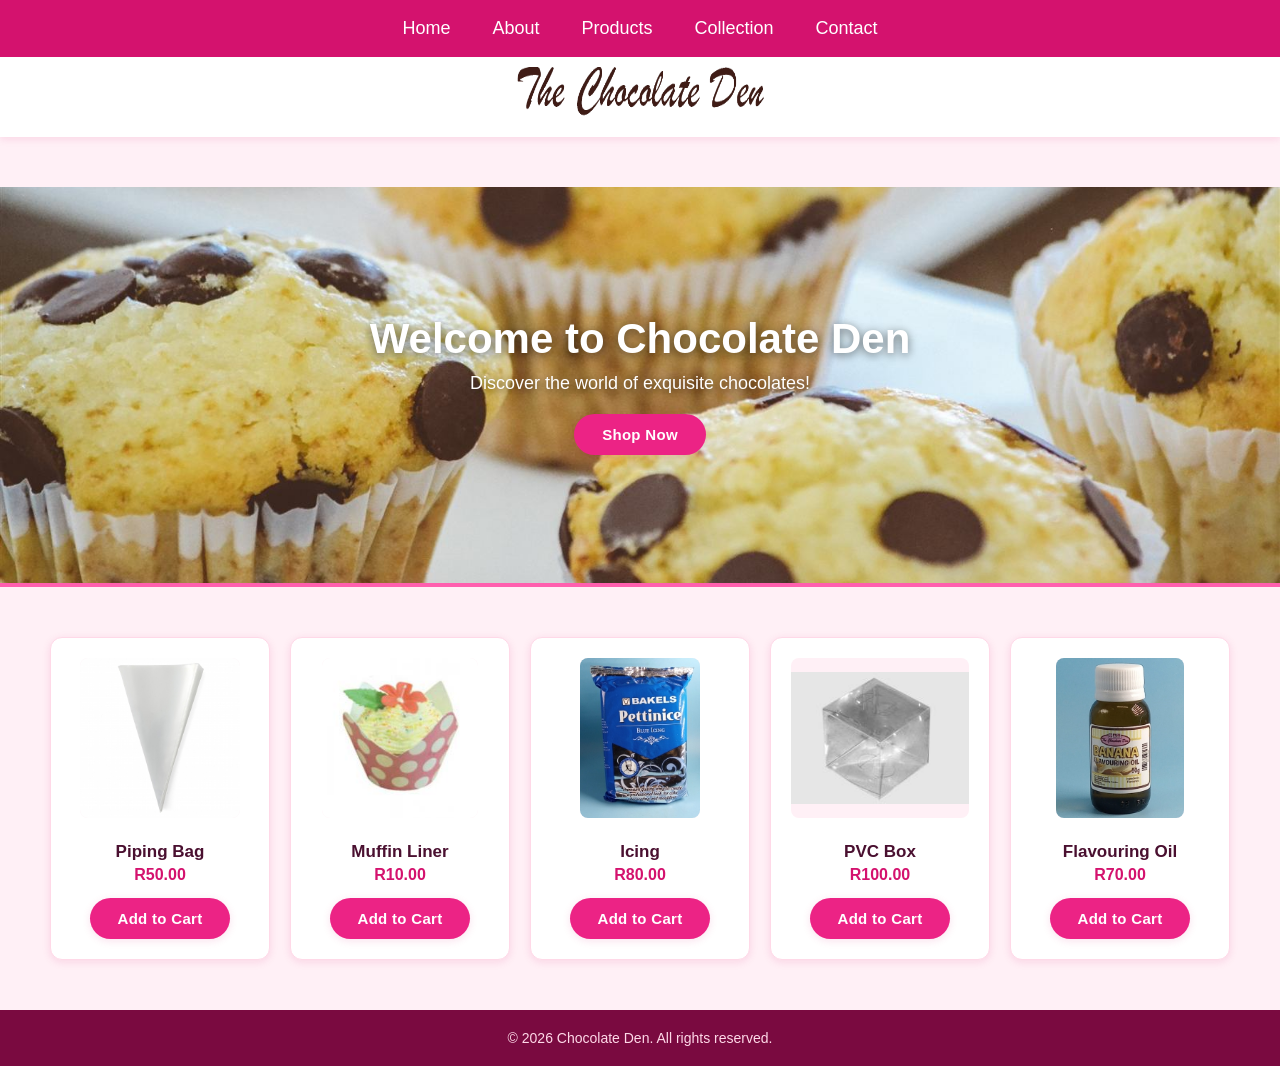
==== index.html @ 43d431f2 "Give images descriptive file names and optimise large images - Rename Index.html to index.html so Gi" ====
<!DOCTYPE html>
<html lang="en">
<head>
    <meta charset="UTF-8">
    <meta name="viewport" content="width=device-width, initial-scale=1.0">
    <title>Chocolate Den</title>
    <link rel="icon" href="images/favicon-cupcake.png" type="image/png">
    <link rel="stylesheet" href="style.css">
    
</head>

<body>
    <header>
  <nav>
        <ul class="nav" >
            <li><a href="index.html">Home</a></li>
            <li><a href="about.html">About</a></li>
            <li><a href="product.html">Products</a></li>
            <li><a href="collection.html">Collection</a></li>
            <li><a href="contact.html">Contact</a></li>
        </ul>
    </nav>
    <!-- Logo-->
    <div class="logo">
        <img src="images/chocolate-den-logo.png" alt="Chocolate Den Logo" width="250" height="50">

    </div>
    </header>
  
    <div class="hero" style="text-align: center; margin-top: 50px; background-image: url('images/hero-chocolate-chip-muffins.jpg'); background-size: cover; background-position: center; padding: 100px 20px; color: black; height: 400px; display: flex; flex-direction: column; justify-content: center; align-items: center;">
        <h1>Welcome to Chocolate Den</h1>
        <p>Discover the world of exquisite chocolates!</p>
        <button class="shop-now" >Shop Now</button>
    </div>
    <!--Product section-->
    <div class="product-row" style="display: flex; flex-wrap: wrap; justify-content: center; gap: 20px; margin: 50px 0;">

  <div class="product-card">
    <img src="products/disposable-piping-bag.jpg" alt="Piping Bag">
    <h3>Piping Bag</h3>
    <p class="price">R50.00</p>
    <button class="add-to-cart">Add to Cart</button>
  </div>

  <div class="product-card">
    <img src="products/paper-muffin-cup-liners.jpg" alt="Muffin Liner">
    <h3>Muffin Liner</h3>
    <p class="price">R10.00</p>
    <button class="add-to-cart">Add to Cart</button>
  </div>

  <div class="product-card">
    <img src="products/bakels-pettinice-blue-icing.jpg" alt="Icing">
    <h3>Icing</h3>
    <p class="price">R80.00</p>
    <button class="add-to-cart">Add to Cart</button>
  </div>

  <div class="product-card">
    <img src="products/clear-pvc-gift-box.jpg" alt="PVC Box">
    <h3>PVC Box</h3>
    <p class="price">R100.00</p>
    <button class="add-to-cart">Add to Cart</button>
  </div>

  <div class="product-card">
    <img src="products/banana-flavouring-oil.jpg" alt="Flavouring Oil">
    <h3>Flavouring Oil</h3>
    <p class="price">R70.00</p>
    <button class="add-to-cart">Add to Cart</button>
  </div>
  

</div>
<footer>
    <p>&copy; 2026 Chocolate Den. All rights reserved.</p>
  </footer>
</body>
</html>
---- style.css ----
:root{
    --pink-50:  #fff0f6;
    --pink-100: #ffd9e8;
    --pink-200: #ffb8d9;
    --pink-300: #ff8fc4;
    --pink-400: #ff5fae;
    --pink-500: #ec2385;
    --pink-600: #d4126e;
    --pink-700: #a80e58;
    --pink-800: #7a0a40;
    --pink-900: #4d0628;

    --text-dark: #4a1030;
    --text-muted: #8a5a72;
    --white: #ffffff;

    --shadow-sm: 0 2px 8px rgba(212, 18, 110, 0.12);
    --shadow-md: 0 6px 18px rgba(212, 18, 110, 0.18);
    --radius: 12px;
}

*{
    box-sizing: border-box;
    font-family: 'Poppins', 'Segoe UI', sans-serif;
}

html{
    scroll-behavior: smooth;
}

body{
    margin: 0;
    padding: 0;
    background-color: var(--pink-50);
    color: var(--text-dark);
}

/* ---------- Headings & text ---------- */
h1, h2, h3{
    color: var(--pink-700);
    font-weight: 600;
}

a{
    color: var(--pink-600);
    text-decoration: none;
}

/* ---------- Header & Navigation ---------- */
header{
    background-color: var(--white);
    box-shadow: var(--shadow-sm);
    position: sticky;
    top: 0;
    z-index: 100;
}

.logo{
    display: flex;
    justify-content: center;
    padding: 10px 0 20px;
    background-color: var(--white);
}

.nav{
    list-style-type: none;
    display: flex;
    flex-wrap: wrap;
    justify-content: center;
    gap: 10px;
    align-items: center;
    margin: 0;
    padding: 18px 20px;
    font-size: 18px;
    background-color: var(--pink-600);
    min-height: 10px;
}

.nav li a{
    color: var(--white);
    padding: 8px 16px;
    border-radius: 999px;
    transition: background-color 0.25s ease, color 0.25s ease;
}

.nav li a:hover{
    background-color: var(--white);
    color: var(--pink-700);
}

/* ---------- Hero section ---------- */
.hero{
    border-bottom: 4px solid var(--pink-400);
}

.hero h1{
    color: var(--white);
    text-shadow: 0 2px 10px rgba(0,0,0,0.55);
    font-size: 42px;
    margin: 0 0 10px;
}

.hero p{
    color: var(--white);
    text-shadow: 0 2px 8px rgba(0,0,0,0.55);
    font-size: 18px;
    margin: 0 0 20px;
}

/* ---------- Buttons ---------- */
.shop-now,
.add-to-cart,
.add-to-cart-btn,
.submit-btn{
    background-color: var(--pink-500);
    color: var(--white);
    border: none;
    padding: 12px 28px;
    border-radius: 999px;
    font-size: 15px;
    font-weight: 600;
    letter-spacing: 0.3px;
    cursor: pointer;
    box-shadow: var(--shadow-sm);
    transition: background-color 0.25s ease, transform 0.15s ease, box-shadow 0.25s ease;
}

.shop-now:hover,
.add-to-cart:hover,
.add-to-cart-btn:hover,
.submit-btn:hover{
    background-color: var(--pink-700);
    box-shadow: var(--shadow-md);
    transform: translateY(-2px);
}

.shop-now:active,
.add-to-cart:active,
.add-to-cart-btn:active,
.submit-btn:active{
    transform: translateY(0);
}

/* ---------- Product cards (home + collection) ---------- */
.product-card{
    background-color: var(--white);
    border: 1px solid var(--pink-100);
    border-radius: var(--radius);
    box-shadow: var(--shadow-sm);
    padding: 20px;
    width: 220px;
    text-align: center;
    transition: transform 0.2s ease, box-shadow 0.2s ease;
}

.product-card:hover{
    transform: translateY(-6px);
    box-shadow: var(--shadow-md);
    border-color: var(--pink-300);
}

.product-card img{
    max-width: 100%;
    height: 160px;
    object-fit: contain;
    margin-bottom: 12px;
    border-radius: 8px;
    background-color: var(--pink-50);
}

.product-card h3{
    margin: 8px 0 4px;
    font-size: 17px;
    color: var(--text-dark);
}

.price{
    color: var(--pink-600);
    font-weight: 700;
    font-size: 16px;
    margin: 4px 0 14px;
}

/* ---------- Collection grid ---------- */
.collection-grid .product-card{
    width: auto;
}

/* ---------- Single product page ---------- */
.product-section{
    display: flex;
    flex-wrap: wrap-reverse;
    justify-content: center;
    align-items: center;
    gap: 40px;
    max-width: 1000px;
    margin: 50px auto;
    padding: 30px;
    background-color: var(--white);
    border-radius: var(--radius);
    box-shadow: var(--shadow-sm);
}

.product-info{
    max-width: 400px;
}

.product-info h1{
    margin-top: 0;
}

.description{
    color: var(--text-muted);
    line-height: 1.7;
    font-size: 15px;
}

.product-image img{
    max-width: 320px;
    width: 100%;
    border-radius: var(--radius);
    box-shadow: var(--shadow-md);
}

/* ---------- Contact form ---------- */
.contact-form{
    max-width: 500px;
    margin: 50px auto;
    padding: 35px;
    background-color: var(--white);
    border-radius: var(--radius);
    box-shadow: var(--shadow-md);
}

.contact-form h2{
    text-align: center;
    margin-top: 0;
    margin-bottom: 25px;
}

.form-group{
    margin-bottom: 18px;
    display: flex;
    flex-direction: column;
}

.form-group label{
    margin-bottom: 6px;
    font-weight: 600;
    color: var(--pink-700);
    font-size: 14px;
}

.form-group input,
.form-group textarea{
    padding: 10px 14px;
    border: 1px solid var(--pink-200);
    border-radius: 8px;
    background-color: var(--pink-50);
    color: var(--text-dark);
    font-size: 14px;
    outline: none;
    transition: border-color 0.2s ease, box-shadow 0.2s ease;
}

.form-group input:focus,
.form-group textarea:focus{
    border-color: var(--pink-500);
    box-shadow: 0 0 0 3px rgba(236, 35, 133, 0.2);
}

.form-group textarea{
    min-height: 110px;
    resize: vertical;
}

.submit-btn{
    display: block;
    width: 100%;
}

/* ---------- Footer ---------- */
footer{
    background-color: var(--pink-800);
    color: var(--pink-100);
    text-align: center;
    padding: 20px;
    margin-top: 50px;
}

footer p{
    margin: 0;
    font-size: 14px;
}

/* ---------- Responsive ---------- */
@media (max-width: 600px){
    .nav{
        gap: 4px;
        padding: 14px 10px;
        font-size: 15px;
    }

    .nav li a{
        padding: 6px 10px;
    }

    .hero h1{
        font-size: 28px;
    }

    .product-section{
        padding: 20px;
    }
}
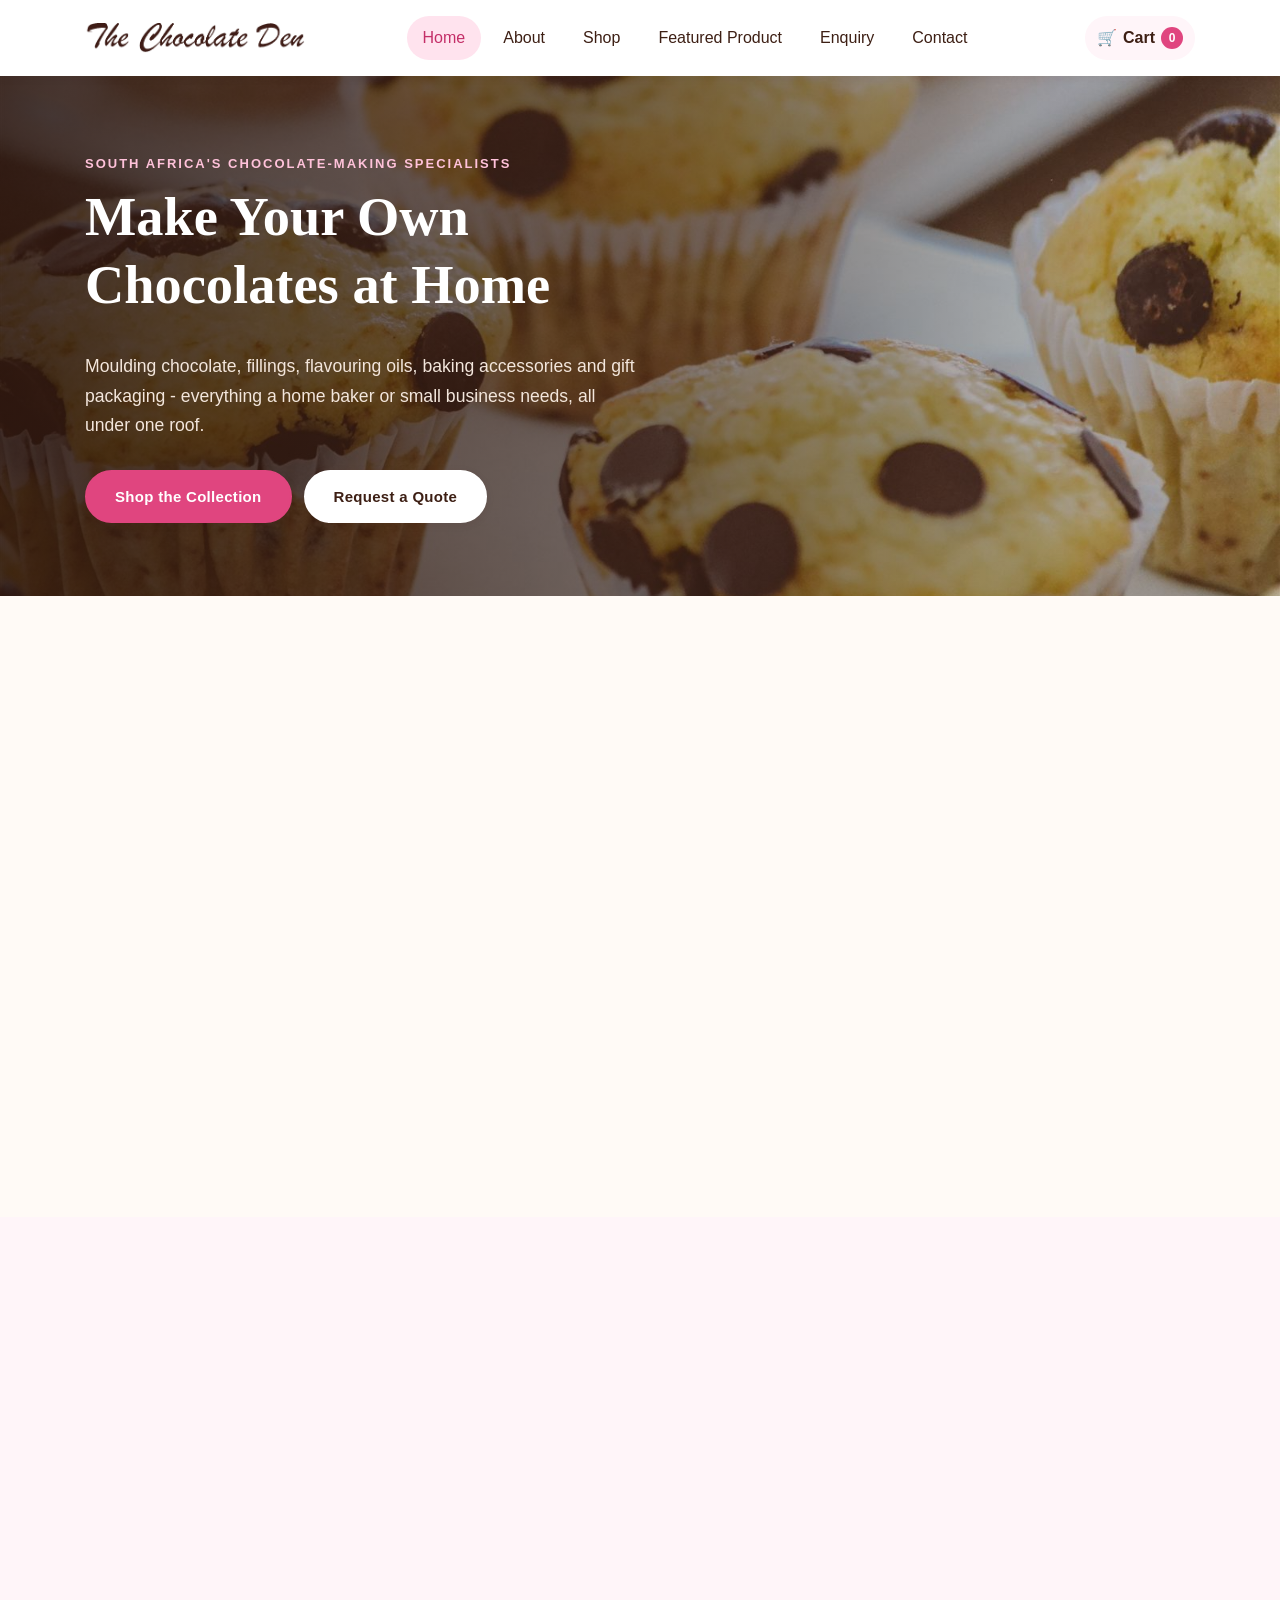
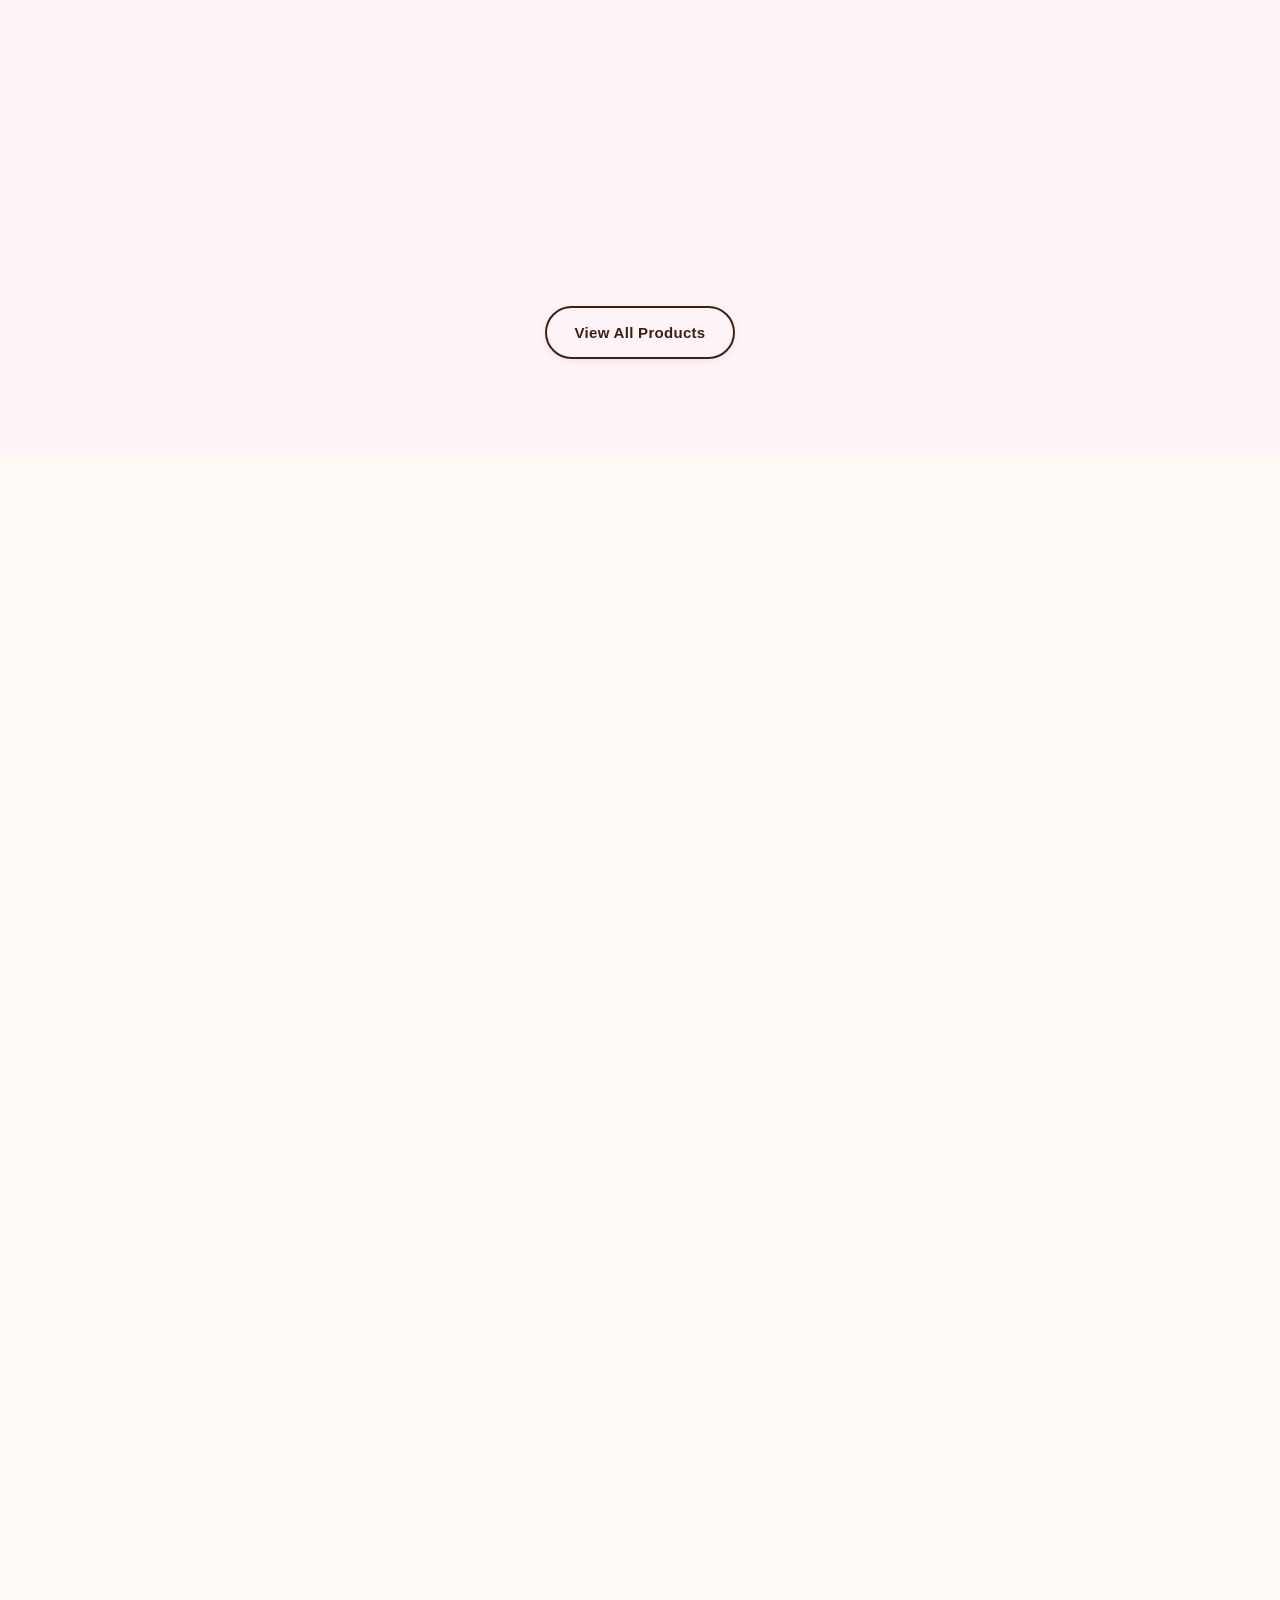
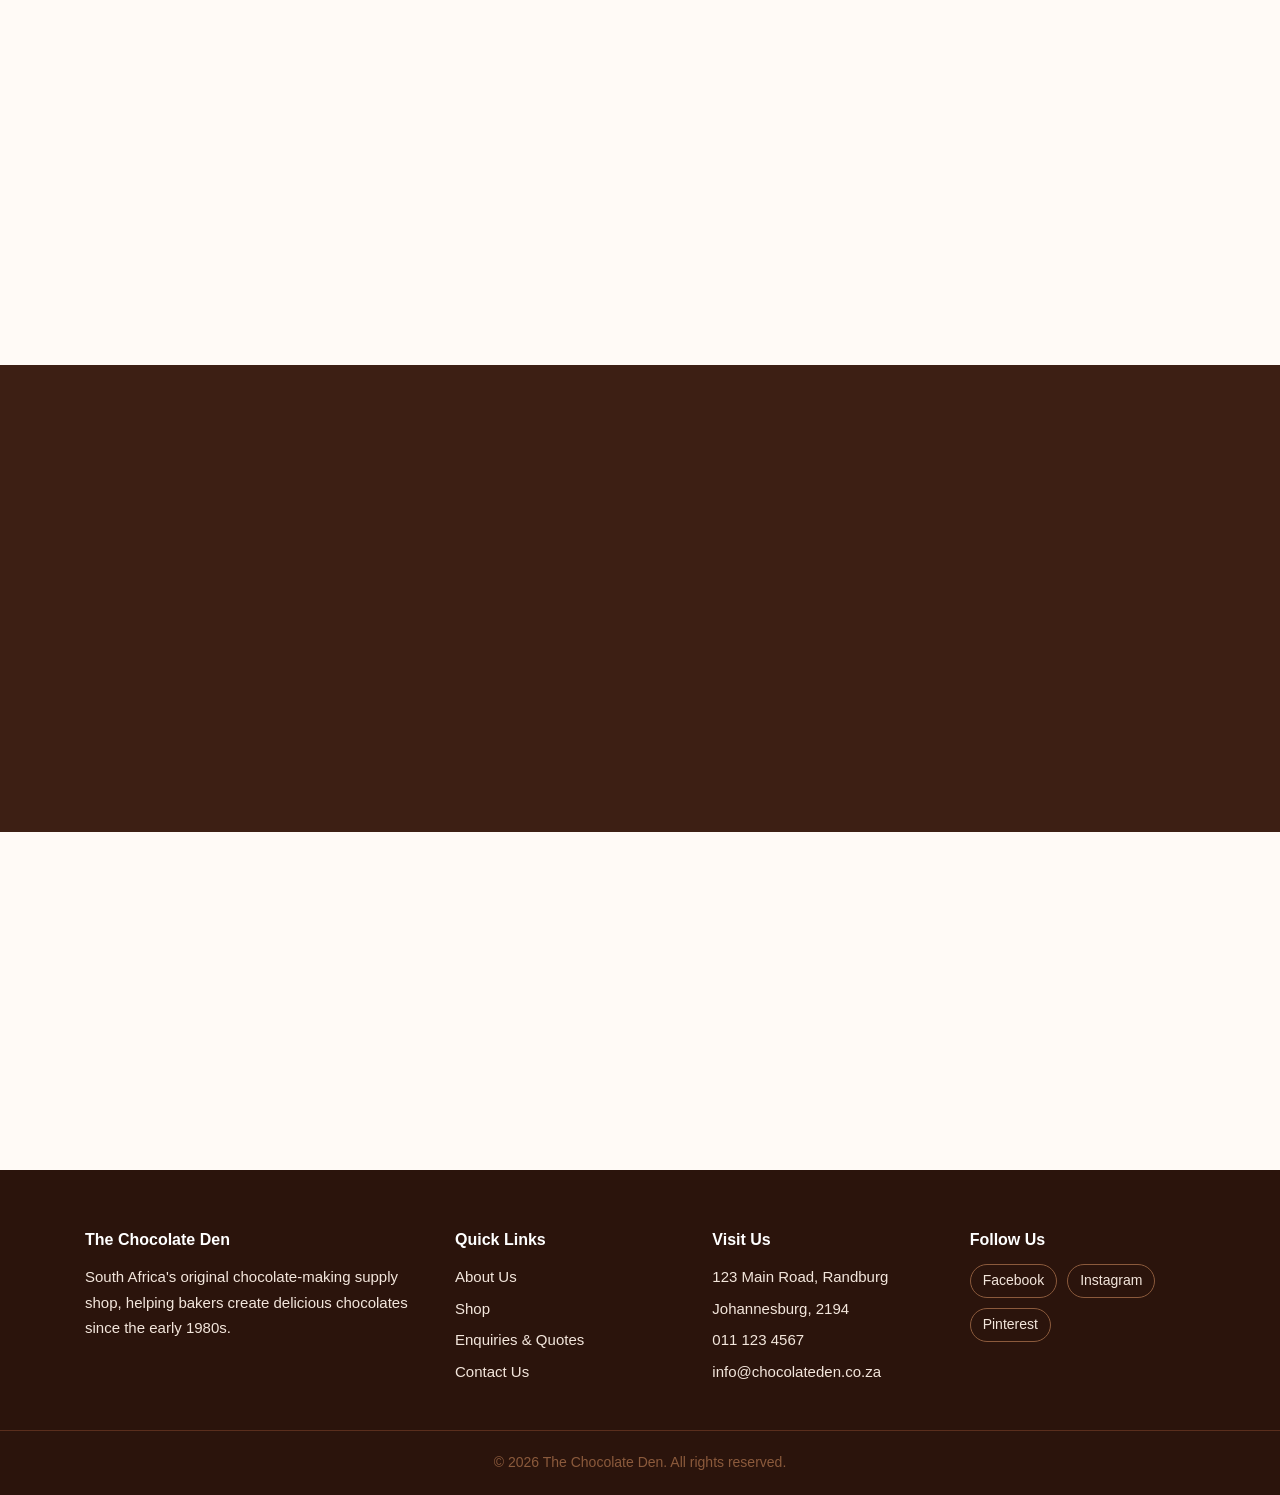
==== commit e40798de: "Add page content and restyle site (Part 2 feedback) Addresses lecturer feedback that the site lacked" ====
--- a/index.html
+++ b/index.html
@@ -1,79 +1,263 @@
 <!DOCTYPE html>
-<html lang="en">
+<html lang="en-ZA">
 <head>
     <meta charset="UTF-8">
     <meta name="viewport" content="width=device-width, initial-scale=1.0">
-    <title>Chocolate Den</title>
+    <meta http-equiv="Content-Security-Policy" content="default-src 'self'; script-src 'self' https://cdnjs.cloudflare.com; style-src 'self' 'unsafe-inline' https://cdnjs.cloudflare.com https://fonts.googleapis.com; font-src https://fonts.gstatic.com; img-src 'self' data: https://*.tile.openstreetmap.org https://cdnjs.cloudflare.com; base-uri 'self'; form-action 'self' mailto:">
+    <meta name="referrer" content="strict-origin-when-cross-origin">
+    <title>The Chocolate Den | Chocolate Making &amp; Baking Supplies South Africa</title>
+    <meta name="description" content="The Chocolate Den is South Africa's original chocolate-making supply shop. Buy moulding chocolate, fillings, flavouring oils, baking accessories and packaging online.">
+    <meta name="keywords" content="chocolate making supplies, moulding chocolate, chocolate moulds, baking supplies South Africa, flavouring oils, cake boxes, chocolate packaging, Chocolate Den">
+    <meta name="author" content="Zanele Mbhele">
+    <link rel="canonical" href="https://zanelerester.github.io/WEDE5020-html/">
+    <meta property="og:title" content="The Chocolate Den | Chocolate Making &amp; Baking Supplies">
+    <meta property="og:description" content="Everything you need to mould, fill, decorate and package your own chocolates - since the 1980s.">
+    <meta property="og:type" content="website">
+    <meta property="og:url" content="https://zanelerester.github.io/WEDE5020-html/">
+    <meta property="og:image" content="https://zanelerester.github.io/WEDE5020-html/images/hero-chocolate-chip-muffins.jpg">
     <link rel="icon" href="images/favicon-cupcake.png" type="image/png">
+    <link rel="preconnect" href="https://fonts.googleapis.com">
+    <link rel="preconnect" href="https://fonts.gstatic.com" crossorigin>
+    <link rel="stylesheet" href="https://fonts.googleapis.com/css2?family=Playfair+Display:wght@600;700&family=Poppins:wght@400;500;600;700&display=swap">
     <link rel="stylesheet" href="style.css">
-    
+    <script src="script.js" defer></script>
 </head>
-
 <body>
-    <header>
-  <nav>
-        <ul class="nav" >
-            <li><a href="index.html">Home</a></li>
-            <li><a href="about.html">About</a></li>
-            <li><a href="product.html">Products</a></li>
-            <li><a href="collection.html">Collection</a></li>
-            <li><a href="contact.html">Contact</a></li>
-        </ul>
-    </nav>
-    <!-- Logo-->
-    <div class="logo">
-        <img src="images/chocolate-den-logo.png" alt="Chocolate Den Logo" width="250" height="50">
-
-    </div>
+    <a class="skip-link" href="#main">Skip to main content</a>
+
+    <header class="site-header">
+        <div class="container">
+            <a class="logo" href="index.html">
+                <img src="images/chocolate-den-logo.png" alt="The Chocolate Den logo" width="220" height="29">
+            </a>
+            <nav class="main-nav" id="main-nav" aria-label="Main navigation">
+                <ul>
+                    <li><a href="index.html" class="active" aria-current="page">Home</a></li>
+                    <li><a href="about.html">About</a></li>
+                    <li><a href="collection.html">Shop</a></li>
+                    <li><a href="product.html">Featured Product</a></li>
+                    <li><a href="enquiry.html">Enquiry</a></li>
+                    <li><a href="contact.html">Contact</a></li>
+                </ul>
+            </nav>
+            <div class="header-actions">
+                <a class="cart-link" href="collection.html" aria-label="Cart items">
+                    <span aria-hidden="true">&#128722;</span>
+                    <span class="cart-label">Cart</span>
+                    <span class="cart-count">0</span>
+                </a>
+                <button class="nav-toggle" aria-controls="main-nav" aria-expanded="false" aria-label="Open menu">&#9776;</button>
+            </div>
+        </div>
     </header>
-  
-    <div class="hero" style="text-align: center; margin-top: 50px; background-image: url('images/hero-chocolate-chip-muffins.jpg'); background-size: cover; background-position: center; padding: 100px 20px; color: black; height: 400px; display: flex; flex-direction: column; justify-content: center; align-items: center;">
-        <h1>Welcome to Chocolate Den</h1>
-        <p>Discover the world of exquisite chocolates!</p>
-        <button class="shop-now" >Shop Now</button>
-    </div>
-    <!--Product section-->
-    <div class="product-row" style="display: flex; flex-wrap: wrap; justify-content: center; gap: 20px; margin: 50px 0;">
-
-  <div class="product-card">
-    <img src="products/disposable-piping-bag.jpg" alt="Piping Bag">
-    <h3>Piping Bag</h3>
-    <p class="price">R50.00</p>
-    <button class="add-to-cart">Add to Cart</button>
-  </div>
-
-  <div class="product-card">
-    <img src="products/paper-muffin-cup-liners.jpg" alt="Muffin Liner">
-    <h3>Muffin Liner</h3>
-    <p class="price">R10.00</p>
-    <button class="add-to-cart">Add to Cart</button>
-  </div>
-
-  <div class="product-card">
-    <img src="products/bakels-pettinice-blue-icing.jpg" alt="Icing">
-    <h3>Icing</h3>
-    <p class="price">R80.00</p>
-    <button class="add-to-cart">Add to Cart</button>
-  </div>
-
-  <div class="product-card">
-    <img src="products/clear-pvc-gift-box.jpg" alt="PVC Box">
-    <h3>PVC Box</h3>
-    <p class="price">R100.00</p>
-    <button class="add-to-cart">Add to Cart</button>
-  </div>
-
-  <div class="product-card">
-    <img src="products/banana-flavouring-oil.jpg" alt="Flavouring Oil">
-    <h3>Flavouring Oil</h3>
-    <p class="price">R70.00</p>
-    <button class="add-to-cart">Add to Cart</button>
-  </div>
-  
-
-</div>
-<footer>
-    <p>&copy; 2026 Chocolate Den. All rights reserved.</p>
-  </footer>
+
+    <main id="main">
+        <!-- Hero -->
+        <section class="hero">
+            <div class="container">
+                <div class="hero-content">
+                    <span class="eyebrow">South Africa's chocolate-making specialists</span>
+                    <h1>Make Your Own Chocolates at Home</h1>
+                    <p>Moulding chocolate, fillings, flavouring oils, baking accessories and gift packaging - everything a home baker or small business needs, all under one roof.</p>
+                    <div class="hero-buttons">
+                        <a class="btn" href="collection.html">Shop the Collection</a>
+                        <a class="btn btn-light" href="enquiry.html">Request a Quote</a>
+                    </div>
+                </div>
+            </div>
+        </section>
+
+        <!-- Why shop with us -->
+        <section class="section">
+            <div class="container">
+                <div class="section-header reveal">
+                    <span class="eyebrow">Why The Chocolate Den?</span>
+                    <h2>Over 40 Years of Chocolate Know-How</h2>
+                    <p class="lead">We were the first shop in South Africa to sell chocolate moulds, moulding chocolate and packaging to anyone who wanted to create their own sweet treats.</p>
+                </div>
+                <div class="features">
+                    <article class="feature-card reveal">
+                        <div class="feature-icon" aria-hidden="true">&#127851;</div>
+                        <h3>Quality Ingredients</h3>
+                        <p>Easy-melt dark, milk and white moulding chocolate that sets with a glossy finish every time.</p>
+                    </article>
+                    <article class="feature-card reveal">
+                        <div class="feature-icon" aria-hidden="true">&#127874;</div>
+                        <h3>Baking Essentials</h3>
+                        <p>Piping bags, cupcake liners, icing and cake dummies for decorators of every skill level.</p>
+                    </article>
+                    <article class="feature-card reveal">
+                        <div class="feature-icon" aria-hidden="true">&#127873;</div>
+                        <h3>Beautiful Packaging</h3>
+                        <p>Clear PVC boxes and cake boxes that turn homemade treats into gifts you can sell.</p>
+                    </article>
+                    <article class="feature-card reveal">
+                        <div class="feature-icon" aria-hidden="true">&#128666;</div>
+                        <h3>Nationwide Delivery</h3>
+                        <p>We deliver across South Africa, with free delivery on orders over R750.</p>
+                    </article>
+                </div>
+            </div>
+        </section>
+
+        <!-- Featured products -->
+        <section class="section section-alt">
+            <div class="container">
+                <div class="section-header reveal">
+                    <span class="eyebrow">Best sellers</span>
+                    <h2>Featured Products</h2>
+                    <p class="lead">Our customers' favourites for moulding, filling and decorating.</p>
+                </div>
+                <div class="product-grid">
+                    <article class="product-card reveal">
+                        <a class="product-thumb" href="product.html?id=dark-chocolate-buttons">
+                            <img src="products/dark-chocolate-buttons.jpg" alt="Pile of dark moulding chocolate buttons" width="225" height="214" loading="lazy">
+                        </a>
+                        <span class="product-category">Chocolate</span>
+                        <h3><a href="product.html?id=dark-chocolate-buttons">Dark Moulding Chocolate Buttons</a></h3>
+                        <p class="product-size">500 g bag</p>
+                        <div class="card-footer">
+                            <p class="price">R80.00</p>
+                            <button class="btn btn-small add-to-cart" data-product="Dark Moulding Chocolate Buttons">Add to Cart</button>
+                        </div>
+                    </article>
+                    <article class="product-card reveal">
+                        <a class="product-thumb" href="product.html?id=caramel-toffee-spread">
+                            <img src="products/caramel-toffee-spread.jpg" alt="500 g tub of Chocolate Den caramel toffee spread" width="168" height="225" loading="lazy">
+                        </a>
+                        <span class="product-category">Fillings</span>
+                        <h3><a href="product.html?id=caramel-toffee-spread">Caramel Toffee Spread</a></h3>
+                        <p class="product-size">500 g tub</p>
+                        <div class="card-footer">
+                            <p class="price">R100.00</p>
+                            <button class="btn btn-small add-to-cart" data-product="Caramel Toffee Spread">Add to Cart</button>
+                        </div>
+                    </article>
+                    <article class="product-card reveal">
+                        <a class="product-thumb" href="product.html?id=banana-flavouring-oil">
+                            <img src="products/banana-flavouring-oil.jpg" alt="50 g bottle of banana flavouring oil" width="168" height="225" loading="lazy">
+                        </a>
+                        <span class="product-category">Flavourings</span>
+                        <h3><a href="product.html?id=banana-flavouring-oil">Banana Flavouring Oil</a></h3>
+                        <p class="product-size">50 g bottle</p>
+                        <div class="card-footer">
+                            <p class="price">R70.00</p>
+                            <button class="btn btn-small add-to-cart" data-product="Banana Flavouring Oil">Add to Cart</button>
+                        </div>
+                    </article>
+                    <article class="product-card reveal">
+                        <a class="product-thumb" href="product.html?id=clear-pvc-gift-box">
+                            <img src="products/clear-pvc-gift-box.jpg" alt="Clear PVC cube gift box for chocolates" width="225" height="168" loading="lazy">
+                        </a>
+                        <span class="product-category">Packaging</span>
+                        <h3><a href="product.html?id=clear-pvc-gift-box">Clear PVC Gift Boxes</a></h3>
+                        <p class="product-size">Pack of 10</p>
+                        <div class="card-footer">
+                            <p class="price">R100.00</p>
+                            <button class="btn btn-small add-to-cart" data-product="Clear PVC Gift Boxes">Add to Cart</button>
+                        </div>
+                    </article>
+                </div>
+                <p class="center-actions">
+                    <a class="btn btn-outline" href="collection.html">View All Products</a>
+                </p>
+            </div>
+        </section>
+
+        <!-- Story teaser -->
+        <section class="section">
+            <div class="container split">
+                <img src="images/raspberry-cupcakes-on-cake-stand.jpg" alt="Raspberry-topped cupcakes with white icing on a gold cake stand" width="900" height="1350" loading="lazy" class="reveal">
+                <div class="reveal">
+                    <span class="eyebrow">Our story</span>
+                    <h2>A Family Business Since the Early 1980s</h2>
+                    <p>The Chocolate Den was founded by Felicity Phillips with one simple idea: anyone should be able to make beautiful chocolates at home. Four decades later we still stock everything from moulding chocolate and fillings to packaging, so hobby bakers and small businesses can create, gift and sell their own treats.</p>
+                    <ul class="check-list">
+                        <li>Friendly advice from experienced chocolatiers</li>
+                        <li>Products for beginners and professionals</li>
+                        <li>Bulk pricing for small businesses</li>
+                    </ul>
+                    <a class="btn" href="about.html">Read Our Story</a>
+                </div>
+            </div>
+        </section>
+
+        <!-- Testimonials -->
+        <section class="section section-dark">
+            <div class="container">
+                <div class="section-header reveal">
+                    <span class="eyebrow">Happy bakers</span>
+                    <h2>What Our Customers Say</h2>
+                </div>
+                <div class="testimonials">
+                    <blockquote class="testimonial reveal">
+                        <p>"The moulding chocolate melts beautifully and the gift boxes made my Easter orders look so professional."</p>
+                        <cite>- Thandi, home baker</cite>
+                    </blockquote>
+                    <blockquote class="testimonial reveal">
+                        <p>"I've been buying my fillings and flavouring oils here for years. Great quality and always helpful staff."</p>
+                        <cite>- Pieter, small business owner</cite>
+                    </blockquote>
+                    <blockquote class="testimonial reveal">
+                        <p>"Their advice helped me make my first batch of chocolates for my daughter's party. They were a hit!"</p>
+                        <cite>- Ayesha, first-time chocolatier</cite>
+                    </blockquote>
+                </div>
+            </div>
+        </section>
+
+        <!-- Call to action -->
+        <section class="section">
+            <div class="container">
+                <div class="cta-banner reveal">
+                    <div>
+                        <h2>Ordering for a Business or Event?</h2>
+                        <p>Send us an enquiry for bulk pricing, stock availability and delivery estimates.</p>
+                    </div>
+                    <a class="btn btn-light" href="enquiry.html">Make an Enquiry</a>
+                </div>
+            </div>
+        </section>
+    </main>
+
+    <footer class="site-footer">
+        <div class="container footer-grid">
+            <div>
+                <h3>The Chocolate Den</h3>
+                <p>South Africa's original chocolate-making supply shop, helping bakers create delicious chocolates since the early 1980s.</p>
+            </div>
+            <div>
+                <h3>Quick Links</h3>
+                <ul>
+                    <li><a href="about.html">About Us</a></li>
+                    <li><a href="collection.html">Shop</a></li>
+                    <li><a href="enquiry.html">Enquiries &amp; Quotes</a></li>
+                    <li><a href="contact.html">Contact Us</a></li>
+                </ul>
+            </div>
+            <div>
+                <h3>Visit Us</h3>
+                <ul>
+                    <li>123 Main Road, Randburg</li>
+                    <li>Johannesburg, 2194</li>
+                    <li><a href="tel:+27111234567">011 123 4567</a></li>
+                    <li><a href="mailto:info@chocolateden.co.za">info@chocolateden.co.za</a></li>
+                </ul>
+            </div>
+            <div>
+                <h3>Follow Us</h3>
+                <div class="social-links">
+                    <a href="https://www.facebook.com/" target="_blank" rel="noopener noreferrer">Facebook</a>
+                    <a href="https://www.instagram.com/" target="_blank" rel="noopener noreferrer">Instagram</a>
+                    <a href="https://www.pinterest.com/" target="_blank" rel="noopener noreferrer">Pinterest</a>
+                </div>
+            </div>
+        </div>
+        <div class="footer-bottom">
+            <div class="container">
+                <p>&copy; 2026 The Chocolate Den. All rights reserved.</p>
+            </div>
+        </div>
+    </footer>
 </body>
-</html>+</html>
--- a/style.css
+++ b/style.css
@@ -1,29 +1,43 @@
-
+/* ==========================================================================
+   The Chocolate Den - site stylesheet
+   Colour theme: chocolate brown (matches the logo) with pink accents.
+   ========================================================================== */
 
 :root{
-    --pink-50:  #fff0f6;
-    --pink-100: #ffd9e8;
-    --pink-200: #ffb8d9;
-    --pink-300: #ff8fc4;
-    --pink-400: #ff5fae;
-    --pink-500: #ec2385;
-    --pink-600: #d4126e;
-    --pink-700: #a80e58;
-    --pink-800: #7a0a40;
-    --pink-900: #4d0628;
-
-    --text-dark: #4a1030;
-    --text-muted: #8a5a72;
+    --choc-900: #2b140c;
+    --choc-800: #3d1f14;
+    --choc-700: #5a2e1d;
+    --choc-500: #8b5a3c;
+    --choc-100: #f3e6dc;
+
+    --pink-50:  #fff5f9;
+    --pink-100: #ffe3ee;
+    --pink-200: #ffc2da;
+    --pink-400: #f2679f;
+    --pink-500: #e0457f;
+    --pink-600: #c42f68;
+
+    --cream: #fffaf6;
     --white: #ffffff;
-
-    --shadow-sm: 0 2px 8px rgba(212, 18, 110, 0.12);
-    --shadow-md: 0 6px 18px rgba(212, 18, 110, 0.18);
-    --radius: 12px;
-}
-
-*{
+    --text: #3d1f14;
+    --text-muted: #7a5b4d;
+    --success: #2e7d4f;
+    --error: #c0392b;
+
+    --font-body: 'Poppins', 'Segoe UI', Arial, sans-serif;
+    --font-heading: 'Playfair Display', Georgia, serif;
+
+    --shadow-sm: 0 2px 8px rgba(61, 31, 20, 0.08);
+    --shadow-md: 0 8px 24px rgba(61, 31, 20, 0.14);
+    --radius: 14px;
+    --max-width: 1150px;
+}
+
+/* ---------- Base ---------- */
+*,
+*::before,
+*::after{
     box-sizing: border-box;
-    font-family: 'Poppins', 'Segoe UI', sans-serif;
 }
 
 html{
@@ -32,24 +46,82 @@
 
 body{
     margin: 0;
-    padding: 0;
-    background-color: var(--pink-50);
-    color: var(--text-dark);
-}
-
-/* ---------- Headings & text ---------- */
-h1, h2, h3{
-    color: var(--pink-700);
-    font-weight: 600;
+    font-family: var(--font-body);
+    font-size: 16px;
+    line-height: 1.7;
+    color: var(--text);
+    background-color: var(--cream);
+}
+
+img{
+    max-width: 100%;
+    display: block;
+}
+
+h1, h2, h3, h4{
+    font-family: var(--font-heading);
+    color: var(--choc-800);
+    line-height: 1.25;
+    margin: 0 0 0.6em;
+}
+
+h1{ font-size: clamp(2rem, 4vw, 3rem); }
+h2{ font-size: clamp(1.6rem, 3vw, 2.2rem); }
+h3{ font-size: 1.25rem; }
+
+p{
+    margin: 0 0 1em;
 }
 
 a{
     color: var(--pink-600);
     text-decoration: none;
-}
-
-/* ---------- Header & Navigation ---------- */
-header{
+    transition: color 0.2s ease;
+}
+
+a:hover{
+    color: var(--choc-700);
+}
+
+:focus-visible{
+    outline: 3px solid var(--pink-400);
+    outline-offset: 2px;
+}
+
+.container{
+    width: 100%;
+    max-width: var(--max-width);
+    margin: 0 auto;
+    padding: 0 20px;
+}
+
+.visually-hidden{
+    position: absolute;
+    width: 1px;
+    height: 1px;
+    overflow: hidden;
+    clip: rect(0 0 0 0);
+    white-space: nowrap;
+}
+
+.skip-link{
+    position: absolute;
+    left: 10px;
+    top: -60px;
+    background: var(--choc-800);
+    color: var(--white);
+    padding: 10px 16px;
+    border-radius: 8px;
+    z-index: 1000;
+}
+
+.skip-link:focus{
+    top: 10px;
+    color: var(--white);
+}
+
+/* ---------- Header & navigation ---------- */
+.site-header{
     background-color: var(--white);
     box-shadow: var(--shadow-sm);
     position: sticky;
@@ -57,187 +129,970 @@
     z-index: 100;
 }
 
-.logo{
-    display: flex;
-    justify-content: center;
-    padding: 10px 0 20px;
-    background-color: var(--white);
-}
-
-.nav{
-    list-style-type: none;
-    display: flex;
-    flex-wrap: wrap;
-    justify-content: center;
-    gap: 10px;
+.site-header .container{
+    display: flex;
     align-items: center;
+    justify-content: space-between;
+    gap: 20px;
+    min-height: 76px;
+}
+
+.logo img{
+    width: 220px;
+    height: auto;
+}
+
+.main-nav ul{
+    list-style: none;
+    display: flex;
+    gap: 6px;
     margin: 0;
-    padding: 18px 20px;
-    font-size: 18px;
-    background-color: var(--pink-600);
-    min-height: 10px;
-}
-
-.nav li a{
-    color: var(--white);
+    padding: 0;
+}
+
+.main-nav a{
+    display: block;
+    color: var(--choc-800);
+    font-weight: 500;
     padding: 8px 16px;
     border-radius: 999px;
     transition: background-color 0.25s ease, color 0.25s ease;
 }
 
-.nav li a:hover{
-    background-color: var(--white);
-    color: var(--pink-700);
-}
-
-/* ---------- Hero section ---------- */
-.hero{
-    border-bottom: 4px solid var(--pink-400);
-}
-
-.hero h1{
-    color: var(--white);
-    text-shadow: 0 2px 10px rgba(0,0,0,0.55);
-    font-size: 42px;
-    margin: 0 0 10px;
-}
-
-.hero p{
-    color: var(--white);
-    text-shadow: 0 2px 8px rgba(0,0,0,0.55);
-    font-size: 18px;
-    margin: 0 0 20px;
+.main-nav a:hover,
+.main-nav a.active{
+    background-color: var(--pink-100);
+    color: var(--pink-600);
+}
+
+.header-actions{
+    display: flex;
+    align-items: center;
+    gap: 10px;
+}
+
+.cart-link{
+    position: relative;
+    display: inline-flex;
+    align-items: center;
+    gap: 6px;
+    color: var(--choc-800);
+    font-weight: 600;
+    padding: 8px 12px;
+    border-radius: 999px;
+    background-color: var(--pink-50);
+}
+
+.cart-count{
+    background-color: var(--pink-500);
+    color: var(--white);
+    font-size: 12px;
+    min-width: 22px;
+    height: 22px;
+    border-radius: 999px;
+    display: inline-flex;
+    align-items: center;
+    justify-content: center;
+    padding: 0 6px;
+    transition: transform 0.2s ease;
+}
+
+.cart-count.bump{
+    transform: scale(1.35);
+}
+
+.nav-toggle{
+    display: none;
+    background: none;
+    border: 2px solid var(--choc-800);
+    border-radius: 8px;
+    padding: 6px 10px;
+    font-size: 20px;
+    line-height: 1;
+    color: var(--choc-800);
+    cursor: pointer;
 }
 
 /* ---------- Buttons ---------- */
-.shop-now,
-.add-to-cart,
-.add-to-cart-btn,
-.submit-btn{
+.btn{
+    display: inline-block;
     background-color: var(--pink-500);
     color: var(--white);
-    border: none;
+    border: 2px solid var(--pink-500);
     padding: 12px 28px;
     border-radius: 999px;
+    font-family: var(--font-body);
     font-size: 15px;
     font-weight: 600;
     letter-spacing: 0.3px;
     cursor: pointer;
     box-shadow: var(--shadow-sm);
-    transition: background-color 0.25s ease, transform 0.15s ease, box-shadow 0.25s ease;
-}
-
-.shop-now:hover,
-.add-to-cart:hover,
-.add-to-cart-btn:hover,
-.submit-btn:hover{
-    background-color: var(--pink-700);
+    transition: background-color 0.25s ease, border-color 0.25s ease, transform 0.15s ease, box-shadow 0.25s ease;
+}
+
+.btn:hover{
+    background-color: var(--pink-600);
+    border-color: var(--pink-600);
+    color: var(--white);
     box-shadow: var(--shadow-md);
     transform: translateY(-2px);
 }
 
-.shop-now:active,
-.add-to-cart:active,
-.add-to-cart-btn:active,
-.submit-btn:active{
+.btn:active{
     transform: translateY(0);
 }
 
-/* ---------- Product cards (home + collection) ---------- */
+.btn-outline{
+    background-color: transparent;
+    color: var(--choc-800);
+    border-color: var(--choc-800);
+}
+
+.btn-outline:hover{
+    background-color: var(--choc-800);
+    border-color: var(--choc-800);
+}
+
+.btn-light{
+    background-color: var(--white);
+    color: var(--choc-800);
+    border-color: var(--white);
+}
+
+.btn-light:hover{
+    background-color: var(--pink-100);
+    border-color: var(--pink-100);
+    color: var(--choc-800);
+}
+
+.btn-small{
+    padding: 8px 18px;
+    font-size: 14px;
+}
+
+.btn-block{
+    display: block;
+    width: 100%;
+}
+
+/* ---------- Hero ---------- */
+.hero{
+    position: relative;
+    min-height: 520px;
+    display: flex;
+    align-items: center;
+    background-image:
+        linear-gradient(90deg, rgba(43, 20, 12, 0.85) 0%, rgba(43, 20, 12, 0.55) 55%, rgba(43, 20, 12, 0.15) 100%),
+        url('images/hero-chocolate-chip-muffins.jpg');
+    background-size: cover;
+    background-position: center;
+    color: var(--white);
+}
+
+.hero-content{
+    max-width: 560px;
+    animation: fadeUp 0.9s ease both;
+}
+
+.hero .eyebrow{
+    color: var(--pink-200);
+}
+
+.hero h1{
+    color: var(--white);
+    font-size: clamp(2.2rem, 5vw, 3.4rem);
+}
+
+.hero p{
+    font-size: 1.1rem;
+    color: var(--choc-100);
+    margin-bottom: 1.6em;
+}
+
+.hero-buttons{
+    display: flex;
+    flex-wrap: wrap;
+    gap: 12px;
+}
+
+.page-banner{
+    background: linear-gradient(135deg, var(--choc-800), var(--choc-700));
+    color: var(--white);
+    padding: 60px 0 50px;
+    text-align: center;
+}
+
+.page-banner h1{
+    color: var(--white);
+    margin-bottom: 0.3em;
+}
+
+.page-banner p{
+    color: var(--choc-100);
+    max-width: 640px;
+    margin: 0 auto;
+}
+
+.breadcrumb{
+    font-size: 14px;
+    margin-bottom: 12px;
+    color: var(--pink-200);
+}
+
+.breadcrumb a{
+    color: var(--pink-200);
+}
+
+.breadcrumb a:hover{
+    color: var(--white);
+}
+
+/* ---------- Sections ---------- */
+.section{
+    padding: 80px 0;
+}
+
+.section-alt{
+    background-color: var(--pink-50);
+}
+
+.section-dark{
+    background-color: var(--choc-800);
+    color: var(--choc-100);
+}
+
+.section-dark h2,
+.section-dark h3{
+    color: var(--white);
+}
+
+.section-header{
+    text-align: center;
+    max-width: 680px;
+    margin: 0 auto 48px;
+}
+
+.eyebrow{
+    display: inline-block;
+    font-size: 13px;
+    font-weight: 600;
+    letter-spacing: 2px;
+    text-transform: uppercase;
+    color: var(--pink-600);
+    margin-bottom: 8px;
+}
+
+.lead{
+    font-size: 1.1rem;
+    color: var(--text-muted);
+}
+
+.split{
+    display: grid;
+    grid-template-columns: 1fr 1fr;
+    gap: 56px;
+    align-items: center;
+}
+
+.split img{
+    width: 100%;
+    border-radius: var(--radius);
+    box-shadow: var(--shadow-md);
+    aspect-ratio: 4 / 5;
+    object-fit: cover;
+}
+
+.check-list{
+    list-style: none;
+    padding: 0;
+    margin: 0 0 1.5em;
+}
+
+.check-list li{
+    position: relative;
+    padding-left: 30px;
+    margin-bottom: 8px;
+}
+
+.check-list li::before{
+    content: "\2713";
+    position: absolute;
+    left: 0;
+    color: var(--pink-500);
+    font-weight: 700;
+}
+
+/* ---------- Feature cards ---------- */
+.features{
+    display: grid;
+    grid-template-columns: repeat(auto-fit, minmax(230px, 1fr));
+    gap: 24px;
+}
+
+.feature-card{
+    background-color: var(--white);
+    border-radius: var(--radius);
+    padding: 30px 26px;
+    box-shadow: var(--shadow-sm);
+    text-align: center;
+    transition: transform 0.25s ease, box-shadow 0.25s ease;
+}
+
+.feature-card:hover{
+    transform: translateY(-6px);
+    box-shadow: var(--shadow-md);
+}
+
+.feature-icon{
+    width: 64px;
+    height: 64px;
+    margin: 0 auto 16px;
+    border-radius: 50%;
+    background-color: var(--pink-100);
+    display: flex;
+    align-items: center;
+    justify-content: center;
+    font-size: 28px;
+}
+
+.feature-card p{
+    color: var(--text-muted);
+    font-size: 15px;
+    margin: 0;
+}
+
+/* ---------- Product cards ---------- */
+.product-grid{
+    display: grid;
+    grid-template-columns: repeat(auto-fill, minmax(230px, 1fr));
+    gap: 24px;
+}
+
 .product-card{
     background-color: var(--white);
     border: 1px solid var(--pink-100);
     border-radius: var(--radius);
     box-shadow: var(--shadow-sm);
-    padding: 20px;
-    width: 220px;
-    text-align: center;
-    transition: transform 0.2s ease, box-shadow 0.2s ease;
+    padding: 18px;
+    display: flex;
+    flex-direction: column;
+    transition: transform 0.25s ease, box-shadow 0.25s ease, border-color 0.25s ease;
 }
 
 .product-card:hover{
     transform: translateY(-6px);
     box-shadow: var(--shadow-md);
-    border-color: var(--pink-300);
-}
-
-.product-card img{
-    max-width: 100%;
-    height: 160px;
+    border-color: var(--pink-200);
+}
+
+.product-card .product-thumb{
+    display: block;
+    background-color: var(--pink-50);
+    border-radius: 10px;
+    padding: 14px;
+    margin-bottom: 14px;
+    border: none;
+    width: 100%;
+    cursor: zoom-in;
+}
+
+.product-card .product-thumb img{
+    width: 100%;
+    height: 170px;
     object-fit: contain;
-    margin-bottom: 12px;
-    border-radius: 8px;
-    background-color: var(--pink-50);
+    transition: transform 0.35s ease;
+}
+
+.product-card:hover .product-thumb img{
+    transform: scale(1.06);
+}
+
+.product-category{
+    font-size: 12px;
+    font-weight: 600;
+    letter-spacing: 1px;
+    text-transform: uppercase;
+    color: var(--choc-500);
 }
 
 .product-card h3{
-    margin: 8px 0 4px;
-    font-size: 17px;
-    color: var(--text-dark);
+    font-family: var(--font-body);
+    font-size: 1.05rem;
+    font-weight: 600;
+    margin: 4px 0 6px;
+}
+
+.product-card h3 a{
+    color: var(--choc-800);
+}
+
+.product-card h3 a:hover{
+    color: var(--pink-600);
+}
+
+.product-card .product-size{
+    font-size: 14px;
+    color: var(--text-muted);
+    margin: 0 0 10px;
+}
+
+.product-card .card-footer{
+    margin-top: auto;
+    display: flex;
+    align-items: center;
+    justify-content: space-between;
+    gap: 10px;
 }
 
 .price{
     color: var(--pink-600);
     font-weight: 700;
-    font-size: 16px;
-    margin: 4px 0 14px;
-}
-
-/* ---------- Collection grid ---------- */
-.collection-grid .product-card{
-    width: auto;
-}
-
-/* ---------- Single product page ---------- */
-.product-section{
-    display: flex;
-    flex-wrap: wrap-reverse;
-    justify-content: center;
-    align-items: center;
-    gap: 40px;
-    max-width: 1000px;
-    margin: 50px auto;
-    padding: 30px;
-    background-color: var(--white);
+    font-size: 1.15rem;
+    margin: 0;
+}
+
+.stock{
+    display: inline-block;
+    font-size: 12px;
+    font-weight: 600;
+    padding: 2px 10px;
+    border-radius: 999px;
+    margin-bottom: 10px;
+    width: fit-content;
+}
+
+.stock.in-stock{
+    background-color: #e3f4ea;
+    color: var(--success);
+}
+
+.stock.low-stock{
+    background-color: #fff1d6;
+    color: #9a6200;
+}
+
+/* ---------- Collection toolbar (search / filter / sort) ---------- */
+.toolbar{
+    display: grid;
+    grid-template-columns: 2fr 1fr 1fr;
+    gap: 16px;
+    background-color: var(--white);
+    padding: 20px;
     border-radius: var(--radius);
     box-shadow: var(--shadow-sm);
-}
-
-.product-info{
-    max-width: 400px;
-}
-
-.product-info h1{
-    margin-top: 0;
+    margin-bottom: 20px;
+}
+
+.toolbar label{
+    display: block;
+    font-size: 13px;
+    font-weight: 600;
+    color: var(--choc-700);
+    margin-bottom: 4px;
+}
+
+.toolbar input,
+.toolbar select{
+    width: 100%;
+}
+
+.category-buttons{
+    display: flex;
+    flex-wrap: wrap;
+    gap: 8px;
+    margin-bottom: 20px;
+}
+
+.category-buttons button{
+    font-family: var(--font-body);
+    background-color: var(--white);
+    border: 1px solid var(--pink-200);
+    color: var(--choc-800);
+    padding: 6px 16px;
+    border-radius: 999px;
+    cursor: pointer;
+    font-size: 14px;
+    transition: background-color 0.2s ease, color 0.2s ease;
+}
+
+.category-buttons button:hover,
+.category-buttons button.active{
+    background-color: var(--pink-500);
+    border-color: var(--pink-500);
+    color: var(--white);
+}
+
+.results-count{
+    color: var(--text-muted);
+    font-size: 14px;
+    margin-bottom: 16px;
+}
+
+.no-results{
+    text-align: center;
+    padding: 40px;
+    background-color: var(--white);
+    border-radius: var(--radius);
+    color: var(--text-muted);
+}
+
+/* ---------- Single product page ---------- */
+.product-detail{
+    display: grid;
+    grid-template-columns: 1fr 1fr;
+    gap: 50px;
+    align-items: start;
+}
+
+.product-detail .product-image{
+    background-color: var(--white);
+    border-radius: var(--radius);
+    box-shadow: var(--shadow-sm);
+    padding: 40px;
+    border: none;
+    cursor: zoom-in;
+    width: 100%;
+}
+
+.product-detail .product-image img{
+    width: 100%;
+    max-height: 380px;
+    object-fit: contain;
+    margin: 0 auto;
+}
+
+.product-detail .price{
+    font-size: 1.8rem;
+    margin-bottom: 10px;
 }
 
 .description{
     color: var(--text-muted);
-    line-height: 1.7;
+}
+
+.purchase-row{
+    display: flex;
+    flex-wrap: wrap;
+    align-items: center;
+    gap: 14px;
+    margin: 24px 0;
+}
+
+.qty{
+    display: inline-flex;
+    align-items: center;
+    border: 1px solid var(--pink-200);
+    border-radius: 999px;
+    overflow: hidden;
+    background-color: var(--white);
+}
+
+.qty button{
+    background: none;
+    border: none;
+    width: 40px;
+    height: 44px;
+    font-size: 20px;
+    color: var(--choc-800);
+    cursor: pointer;
+}
+
+.qty button:hover{
+    background-color: var(--pink-100);
+}
+
+.qty input{
+    width: 50px;
+    text-align: center;
+    border: none;
+    background: transparent;
+    font-size: 16px;
+    padding: 0;
+    -moz-appearance: textfield;
+    appearance: textfield;
+}
+
+.qty input::-webkit-outer-spin-button,
+.qty input::-webkit-inner-spin-button{
+    -webkit-appearance: none;
+    margin: 0;
+}
+
+.product-meta{
+    list-style: none;
+    padding: 0;
+    margin: 0;
+    font-size: 14px;
+    color: var(--text-muted);
+}
+
+.product-meta strong{
+    color: var(--choc-800);
+}
+
+/* ---------- Tabs ---------- */
+.tabs{
+    margin-top: 60px;
+}
+
+.tab-list{
+    display: flex;
+    flex-wrap: wrap;
+    gap: 4px;
+    border-bottom: 2px solid var(--pink-100);
+}
+
+.tab-list button{
+    font-family: var(--font-body);
+    background: none;
+    border: none;
+    border-bottom: 3px solid transparent;
+    margin-bottom: -2px;
+    padding: 12px 20px;
     font-size: 15px;
-}
-
-.product-image img{
-    max-width: 320px;
+    font-weight: 600;
+    color: var(--text-muted);
+    cursor: pointer;
+    transition: color 0.2s ease, border-color 0.2s ease;
+}
+
+.tab-list button:hover{
+    color: var(--choc-800);
+}
+
+.tab-list button[aria-selected="true"]{
+    color: var(--pink-600);
+    border-bottom-color: var(--pink-500);
+}
+
+.tab-panel{
+    background-color: var(--white);
+    padding: 28px;
+    border-radius: 0 0 var(--radius) var(--radius);
+    box-shadow: var(--shadow-sm);
+    animation: fadeIn 0.35s ease;
+}
+
+.tab-panel[hidden]{
+    display: none;
+}
+
+.spec-table{
     width: 100%;
+    border-collapse: collapse;
+}
+
+.spec-table th,
+.spec-table td{
+    text-align: left;
+    padding: 10px 12px;
+    border-bottom: 1px solid var(--pink-100);
+}
+
+.spec-table th{
+    width: 35%;
+    color: var(--choc-800);
+}
+
+/* ---------- Accordion (FAQ) ---------- */
+.accordion{
+    max-width: 800px;
+    margin: 0 auto;
+}
+
+.accordion-item{
+    background-color: var(--white);
+    border-radius: 10px;
+    margin-bottom: 12px;
+    box-shadow: var(--shadow-sm);
+    overflow: hidden;
+}
+
+.accordion-header{
+    width: 100%;
+    display: flex;
+    justify-content: space-between;
+    align-items: center;
+    gap: 16px;
+    background: none;
+    border: none;
+    padding: 18px 22px;
+    font-family: var(--font-body);
+    font-size: 16px;
+    font-weight: 600;
+    color: var(--choc-800);
+    text-align: left;
+    cursor: pointer;
+}
+
+.accordion-header::after{
+    content: "+";
+    font-size: 24px;
+    color: var(--pink-500);
+    transition: transform 0.3s ease;
+}
+
+.accordion-header[aria-expanded="true"]::after{
+    transform: rotate(45deg);
+}
+
+.accordion-panel{
+    max-height: 0;
+    overflow: hidden;
+    transition: max-height 0.35s ease;
+}
+
+.accordion-panel p{
+    padding: 0 22px 18px;
+    margin: 0;
+    color: var(--text-muted);
+}
+
+/* ---------- Timeline ---------- */
+.timeline{
+    list-style: none;
+    padding: 0;
+    margin: 0 auto;
+    max-width: 760px;
+    border-left: 3px solid var(--pink-200);
+}
+
+.timeline li{
+    position: relative;
+    padding: 0 0 30px 30px;
+}
+
+.timeline li::before{
+    content: "";
+    position: absolute;
+    left: -11px;
+    top: 4px;
+    width: 18px;
+    height: 18px;
+    border-radius: 50%;
+    background-color: var(--pink-500);
+    border: 3px solid var(--cream);
+}
+
+.timeline .year{
+    font-weight: 700;
+    color: var(--pink-600);
+}
+
+/* ---------- Gallery & lightbox ---------- */
+.gallery{
+    display: grid;
+    grid-template-columns: repeat(auto-fill, minmax(200px, 1fr));
+    gap: 16px;
+}
+
+.gallery-item{
+    border: none;
+    padding: 0;
+    background-color: var(--white);
+    border-radius: var(--radius);
+    overflow: hidden;
+    cursor: zoom-in;
+    box-shadow: var(--shadow-sm);
+    aspect-ratio: 1 / 1;
+}
+
+.gallery-item img{
+    width: 100%;
+    height: 100%;
+    object-fit: cover;
+    transition: transform 0.4s ease;
+}
+
+.gallery-item:hover img{
+    transform: scale(1.08);
+}
+
+.lightbox{
+    position: fixed;
+    inset: 0;
+    background-color: rgba(20, 8, 4, 0.92);
+    display: flex;
+    align-items: center;
+    justify-content: center;
+    padding: 20px;
+    z-index: 500;
+    opacity: 0;
+    visibility: hidden;
+    transition: opacity 0.3s ease, visibility 0.3s ease;
+}
+
+.lightbox.open{
+    opacity: 1;
+    visibility: visible;
+}
+
+.lightbox figure{
+    margin: 0;
+    max-width: 900px;
+    text-align: center;
+    transform: scale(0.92);
+    transition: transform 0.3s ease;
+}
+
+.lightbox.open figure{
+    transform: scale(1);
+}
+
+.lightbox img{
+    max-height: 75vh;
+    width: auto;
+    margin: 0 auto;
+    border-radius: 10px;
+    background-color: var(--white);
+}
+
+.lightbox figcaption{
+    color: var(--white);
+    margin-top: 12px;
+}
+
+.lightbox-btn{
+    position: absolute;
+    background-color: rgba(255, 255, 255, 0.15);
+    color: var(--white);
+    border: none;
+    width: 48px;
+    height: 48px;
+    border-radius: 50%;
+    font-size: 26px;
+    cursor: pointer;
+    transition: background-color 0.2s ease;
+}
+
+.lightbox-btn:hover{
+    background-color: var(--pink-500);
+}
+
+.lightbox-close{ top: 20px; right: 20px; }
+.lightbox-prev{ left: 20px; top: 50%; transform: translateY(-50%); }
+.lightbox-next{ right: 20px; top: 50%; transform: translateY(-50%); }
+
+/* ---------- Testimonials ---------- */
+.testimonials{
+    display: grid;
+    grid-template-columns: repeat(auto-fit, minmax(260px, 1fr));
+    gap: 24px;
+}
+
+.testimonial{
+    background-color: var(--choc-700);
+    border-radius: var(--radius);
+    padding: 28px;
+    margin: 0;
+}
+
+.testimonial p{
+    font-style: italic;
+    color: var(--choc-100);
+}
+
+.testimonial cite{
+    font-style: normal;
+    font-weight: 600;
+    color: var(--pink-200);
+}
+
+/* ---------- Call to action banner ---------- */
+.cta-banner{
+    background: linear-gradient(135deg, var(--pink-500), var(--pink-600));
+    color: var(--white);
+    border-radius: var(--radius);
+    padding: 50px 40px;
+    display: flex;
+    flex-wrap: wrap;
+    align-items: center;
+    justify-content: space-between;
+    gap: 24px;
+}
+
+.cta-banner h2{
+    color: var(--white);
+    margin-bottom: 0.2em;
+}
+
+.cta-banner p{
+    margin: 0;
+    color: var(--pink-50);
+}
+
+/* ---------- Contact page ---------- */
+.contact-grid{
+    display: grid;
+    grid-template-columns: 1fr 1.3fr;
+    gap: 40px;
+    align-items: start;
+}
+
+.info-card{
+    background-color: var(--white);
+    border-radius: var(--radius);
+    padding: 24px;
+    box-shadow: var(--shadow-sm);
+    margin-bottom: 20px;
+}
+
+.info-card h3{
+    font-size: 1.1rem;
+    margin-bottom: 8px;
+}
+
+.info-card p,
+.info-card ul{
+    margin: 0;
+    color: var(--text-muted);
+}
+
+.hours{
+    list-style: none;
+    padding: 0;
+}
+
+.hours li{
+    display: flex;
+    justify-content: space-between;
+    border-bottom: 1px dashed var(--pink-100);
+    padding: 4px 0;
+}
+
+#map{
+    height: 380px;
+    border-radius: var(--radius);
+    box-shadow: var(--shadow-sm);
+    z-index: 1;
+}
+
+.map-fallback{
+    padding: 20px;
+    background-color: var(--white);
+}
+
+/* ---------- Forms ---------- */
+.form-card{
+    background-color: var(--white);
     border-radius: var(--radius);
     box-shadow: var(--shadow-md);
-}
-
-/* ---------- Contact form ---------- */
-.contact-form{
-    max-width: 500px;
-    margin: 50px auto;
-    padding: 35px;
-    background-color: var(--white);
-    border-radius: var(--radius);
-    box-shadow: var(--shadow-md);
-}
-
-.contact-form h2{
-    text-align: center;
-    margin-top: 0;
-    margin-bottom: 25px;
+    padding: 36px;
+}
+
+.form-card h2{
+    margin-bottom: 0.3em;
+}
+
+.form-intro{
+    color: var(--text-muted);
+    margin-bottom: 24px;
+}
+
+.form-row{
+    display: grid;
+    grid-template-columns: 1fr 1fr;
+    gap: 16px;
 }
 
 .form-group{
@@ -246,72 +1101,366 @@
     flex-direction: column;
 }
 
-.form-group label{
+.form-group label,
+.form-group legend{
     margin-bottom: 6px;
     font-weight: 600;
-    color: var(--pink-700);
+    color: var(--choc-700);
     font-size: 14px;
 }
 
-.form-group input,
-.form-group textarea{
-    padding: 10px 14px;
+.form-group .required{
+    color: var(--pink-600);
+}
+
+input,
+select,
+textarea{
+    font-family: var(--font-body);
+    padding: 11px 14px;
     border: 1px solid var(--pink-200);
     border-radius: 8px;
     background-color: var(--pink-50);
-    color: var(--text-dark);
-    font-size: 14px;
+    color: var(--text);
+    font-size: 15px;
     outline: none;
     transition: border-color 0.2s ease, box-shadow 0.2s ease;
 }
 
-.form-group input:focus,
-.form-group textarea:focus{
+input:focus,
+select:focus,
+textarea:focus{
     border-color: var(--pink-500);
-    box-shadow: 0 0 0 3px rgba(236, 35, 133, 0.2);
-}
-
-.form-group textarea{
-    min-height: 110px;
+    box-shadow: 0 0 0 3px rgba(224, 69, 127, 0.2);
+}
+
+textarea{
+    min-height: 130px;
     resize: vertical;
 }
 
-.submit-btn{
-    display: block;
+fieldset.form-group{
+    border: none;
+    padding: 0;
+}
+
+.radio-group{
+    display: flex;
+    flex-wrap: wrap;
+    gap: 16px;
+}
+
+.radio-group label{
+    font-weight: 400;
+    color: var(--text);
+    display: inline-flex;
+    align-items: center;
+    gap: 6px;
+}
+
+.checkbox-label{
+    display: flex;
+    align-items: flex-start;
+    gap: 8px;
+    font-size: 14px;
+    color: var(--text-muted);
+}
+
+.checkbox-label input{
+    margin-top: 5px;
+}
+
+.char-count{
+    font-size: 12px;
+    color: var(--text-muted);
+    text-align: right;
+    margin-top: 4px;
+}
+
+.form-group.has-error input,
+.form-group.has-error select,
+.form-group.has-error textarea{
+    border-color: var(--error);
+    background-color: #fdf0ef;
+}
+
+.form-group.is-valid input,
+.form-group.is-valid select,
+.form-group.is-valid textarea{
+    border-color: var(--success);
+}
+
+.error-message{
+    color: var(--error);
+    font-size: 13px;
+    margin-top: 4px;
+    min-height: 0;
+}
+
+.form-response{
+    margin-top: 24px;
+    padding: 24px;
+    border-radius: var(--radius);
+    background-color: #eef8f2;
+    border-left: 5px solid var(--success);
+    animation: fadeUp 0.4s ease;
+}
+
+.form-response.error{
+    background-color: #fdf0ef;
+    border-left-color: var(--error);
+}
+
+.form-response h3{
+    color: var(--success);
+}
+
+.form-response.error h3{
+    color: var(--error);
+}
+
+.form-response table{
     width: 100%;
+    border-collapse: collapse;
+    margin: 12px 0;
+}
+
+.form-response td{
+    padding: 6px 0;
+    border-bottom: 1px solid rgba(0, 0, 0, 0.06);
+}
+
+.form-response td:last-child{
+    text-align: right;
+    font-weight: 600;
+}
+
+/* ---------- Toast notification ---------- */
+.toast{
+    position: fixed;
+    bottom: 24px;
+    left: 50%;
+    transform: translate(-50%, 120px);
+    background-color: var(--choc-800);
+    color: var(--white);
+    padding: 14px 24px;
+    border-radius: 999px;
+    box-shadow: var(--shadow-md);
+    z-index: 600;
+    transition: transform 0.35s ease;
+}
+
+.toast.show{
+    transform: translate(-50%, 0);
 }
 
 /* ---------- Footer ---------- */
-footer{
-    background-color: var(--pink-800);
-    color: var(--pink-100);
+.site-footer{
+    background-color: var(--choc-900);
+    color: var(--choc-100);
+    padding: 60px 0 0;
+    font-size: 15px;
+}
+
+.footer-grid{
+    display: grid;
+    grid-template-columns: 1.5fr 1fr 1fr 1fr;
+    gap: 32px;
+}
+
+.site-footer h3{
+    color: var(--white);
+    font-family: var(--font-body);
+    font-size: 1rem;
+    margin-bottom: 14px;
+}
+
+.site-footer ul{
+    list-style: none;
+    padding: 0;
+    margin: 0;
+}
+
+.site-footer li{
+    margin-bottom: 6px;
+}
+
+.site-footer a{
+    color: var(--choc-100);
+}
+
+.site-footer a:hover{
+    color: var(--pink-200);
+}
+
+.social-links{
+    display: flex;
+    gap: 10px;
+    flex-wrap: wrap;
+}
+
+.social-links a{
+    display: inline-block;
+    border: 1px solid var(--choc-500);
+    padding: 4px 12px;
+    border-radius: 999px;
+    font-size: 14px;
+}
+
+.social-links a:hover{
+    border-color: var(--pink-200);
+}
+
+.footer-bottom{
+    border-top: 1px solid var(--choc-700);
+    margin-top: 40px;
+    padding: 20px 0;
     text-align: center;
-    padding: 20px;
-    margin-top: 50px;
-}
-
-footer p{
+    font-size: 14px;
+    color: var(--choc-500);
+}
+
+.footer-bottom p{
     margin: 0;
-    font-size: 14px;
+}
+
+/* ---------- Animations ---------- */
+@keyframes fadeUp{
+    from{ opacity: 0; transform: translateY(24px); }
+    to{ opacity: 1; transform: translateY(0); }
+}
+
+@keyframes fadeIn{
+    from{ opacity: 0; }
+    to{ opacity: 1; }
+}
+
+/* Elements fade in as they scroll into view (class added by script.js) */
+.reveal{
+    opacity: 0;
+    transform: translateY(30px);
+    transition: opacity 0.7s ease, transform 0.7s ease;
+}
+
+.reveal.visible{
+    opacity: 1;
+    transform: translateY(0);
+}
+
+@media (prefers-reduced-motion: reduce){
+    *,
+    *::before,
+    *::after{
+        animation: none !important;
+        transition: none !important;
+        scroll-behavior: auto !important;
+    }
+
+    .reveal{
+        opacity: 1;
+        transform: none;
+    }
 }
 
 /* ---------- Responsive ---------- */
+@media (max-width: 960px){
+    .footer-grid{
+        grid-template-columns: 1fr 1fr;
+    }
+
+    .contact-grid,
+    .product-detail{
+        grid-template-columns: 1fr;
+    }
+}
+
+@media (max-width: 820px){
+    .nav-toggle{
+        display: block;
+    }
+
+    .main-nav{
+        position: absolute;
+        top: 100%;
+        left: 0;
+        right: 0;
+        background-color: var(--white);
+        box-shadow: var(--shadow-md);
+        max-height: 0;
+        overflow: hidden;
+        transition: max-height 0.35s ease;
+    }
+
+    .main-nav.open{
+        max-height: 400px;
+    }
+
+    .main-nav ul{
+        flex-direction: column;
+        padding: 10px 20px 20px;
+    }
+
+    .split{
+        grid-template-columns: 1fr;
+        gap: 32px;
+    }
+
+    .split img{
+        aspect-ratio: 4 / 3;
+    }
+
+    .toolbar{
+        grid-template-columns: 1fr 1fr;
+    }
+
+    .toolbar .search-field{
+        grid-column: 1 / -1;
+    }
+}
+
 @media (max-width: 600px){
-    .nav{
-        gap: 4px;
-        padding: 14px 10px;
-        font-size: 15px;
-    }
-
-    .nav li a{
-        padding: 6px 10px;
-    }
-
-    .hero h1{
-        font-size: 28px;
-    }
-
-    .product-section{
-        padding: 20px;
-    }
-}
+    .section{
+        padding: 56px 0;
+    }
+
+    .logo img{
+        width: 170px;
+    }
+
+    .cart-link .cart-label{
+        display: none;
+    }
+
+    .hero{
+        min-height: 440px;
+        background-image:
+            linear-gradient(rgba(43, 20, 12, 0.7), rgba(43, 20, 12, 0.7)),
+            url('images/hero-chocolate-chip-muffins.jpg');
+    }
+
+    .form-row,
+    .footer-grid,
+    .toolbar{
+        grid-template-columns: 1fr;
+    }
+
+    .form-card{
+        padding: 24px 18px;
+    }
+
+    .cta-banner{
+        padding: 36px 24px;
+    }
+
+    .lightbox-prev,
+    .lightbox-next{
+        top: auto;
+        bottom: 20px;
+        transform: none;
+    }
+}
+
+.center-actions{
+    text-align: center;
+    margin-top: 40px;
+}
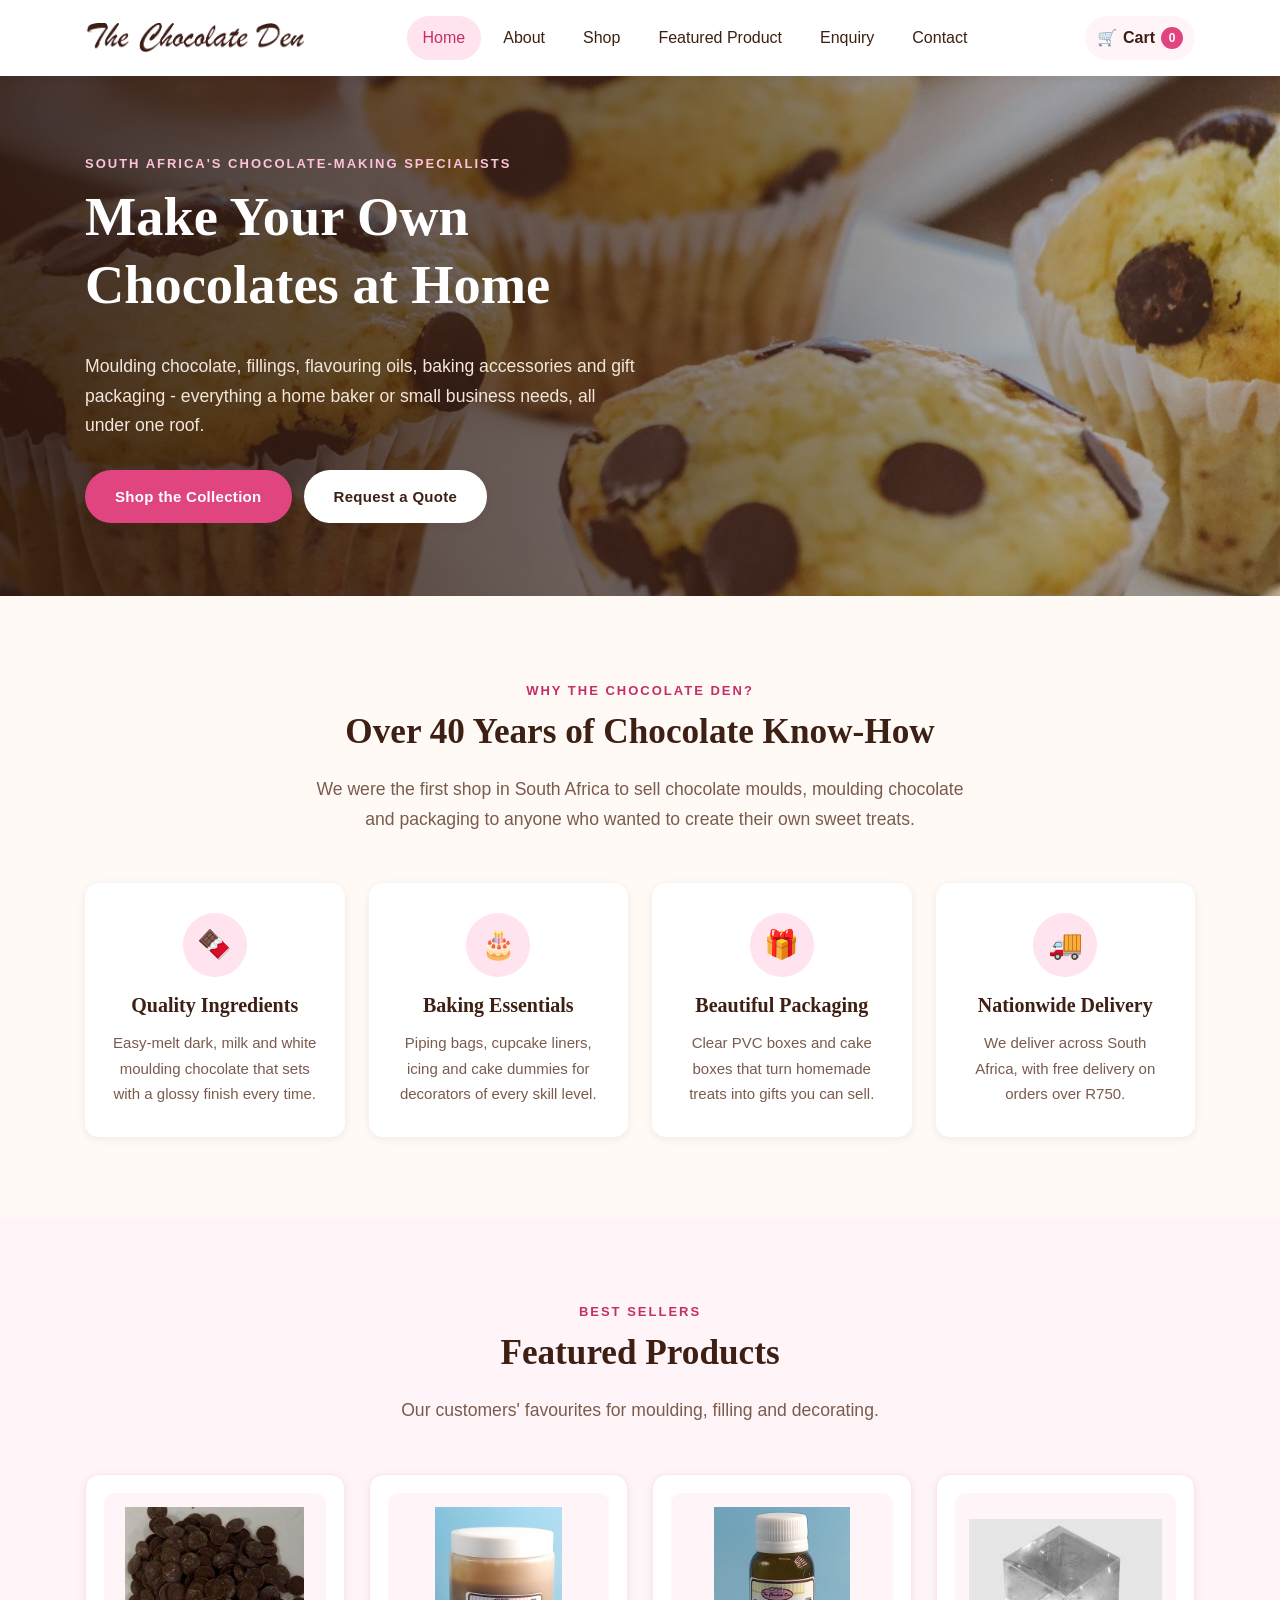
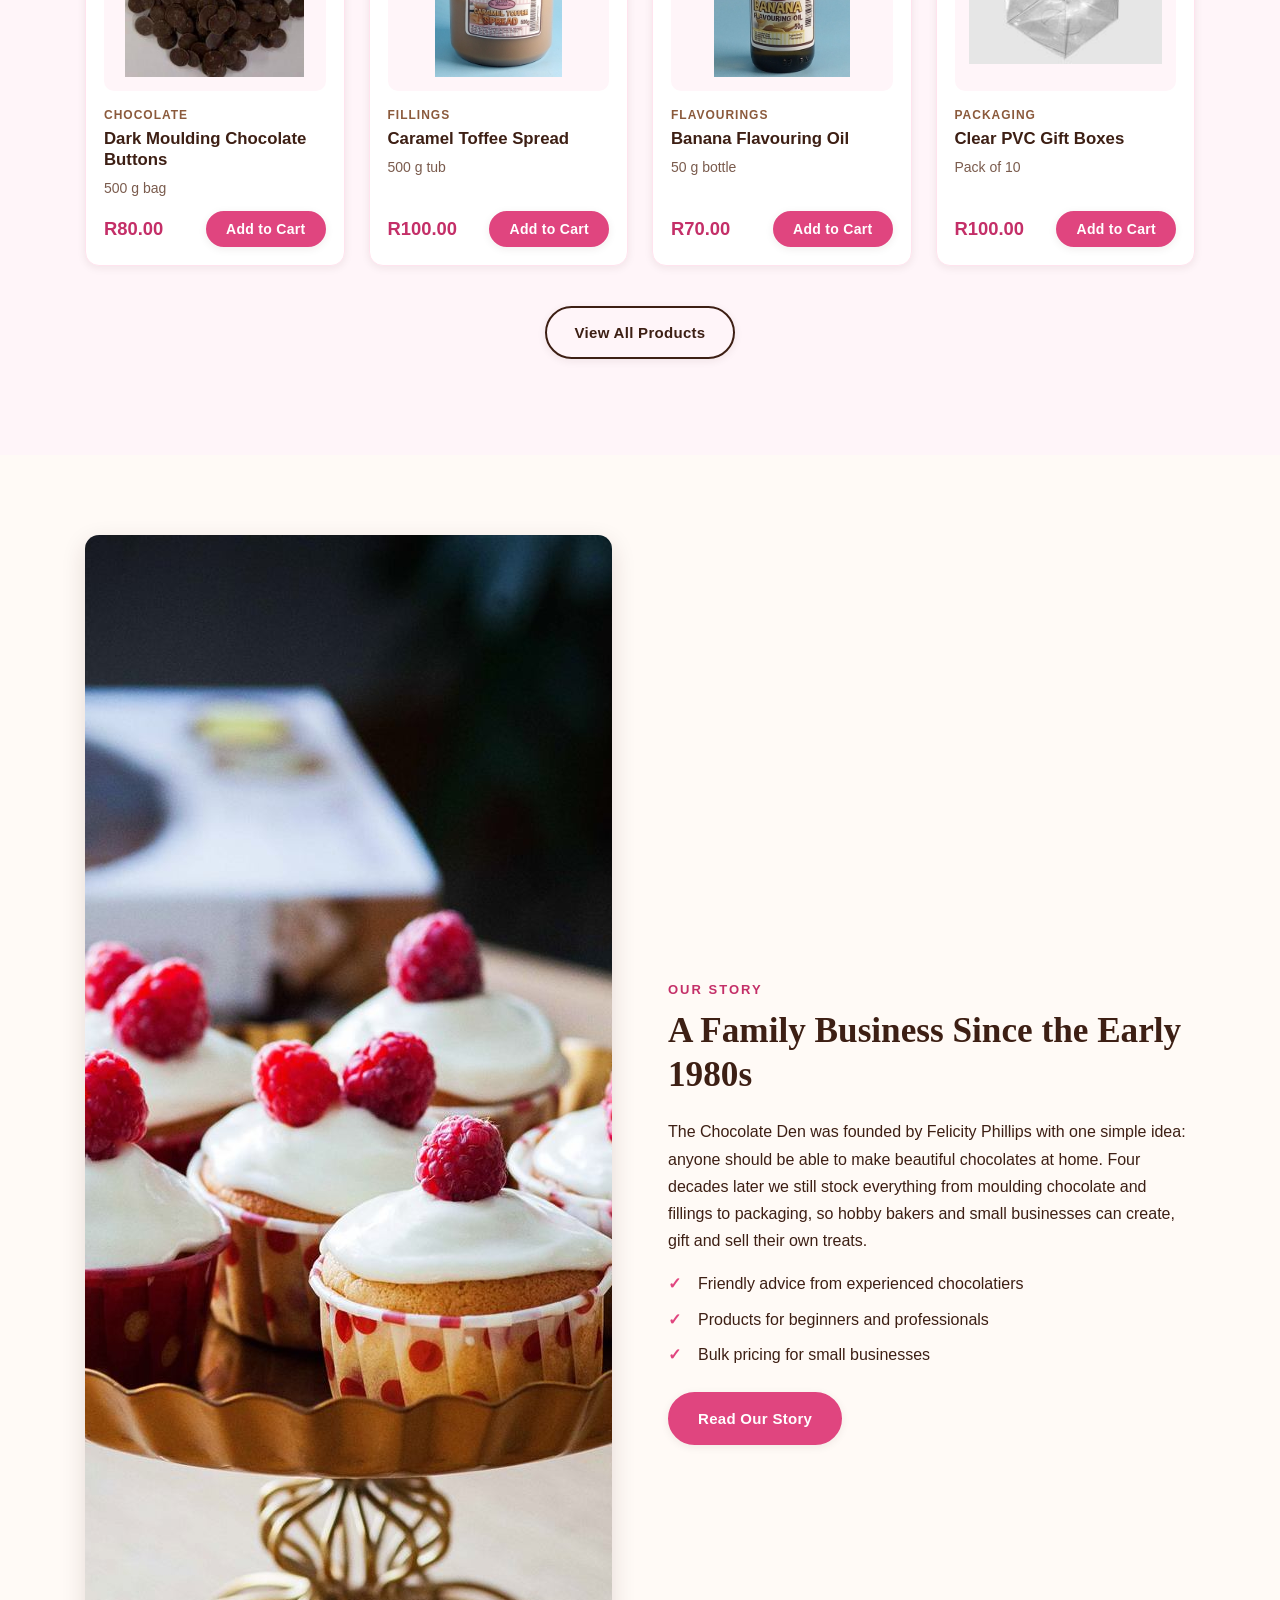
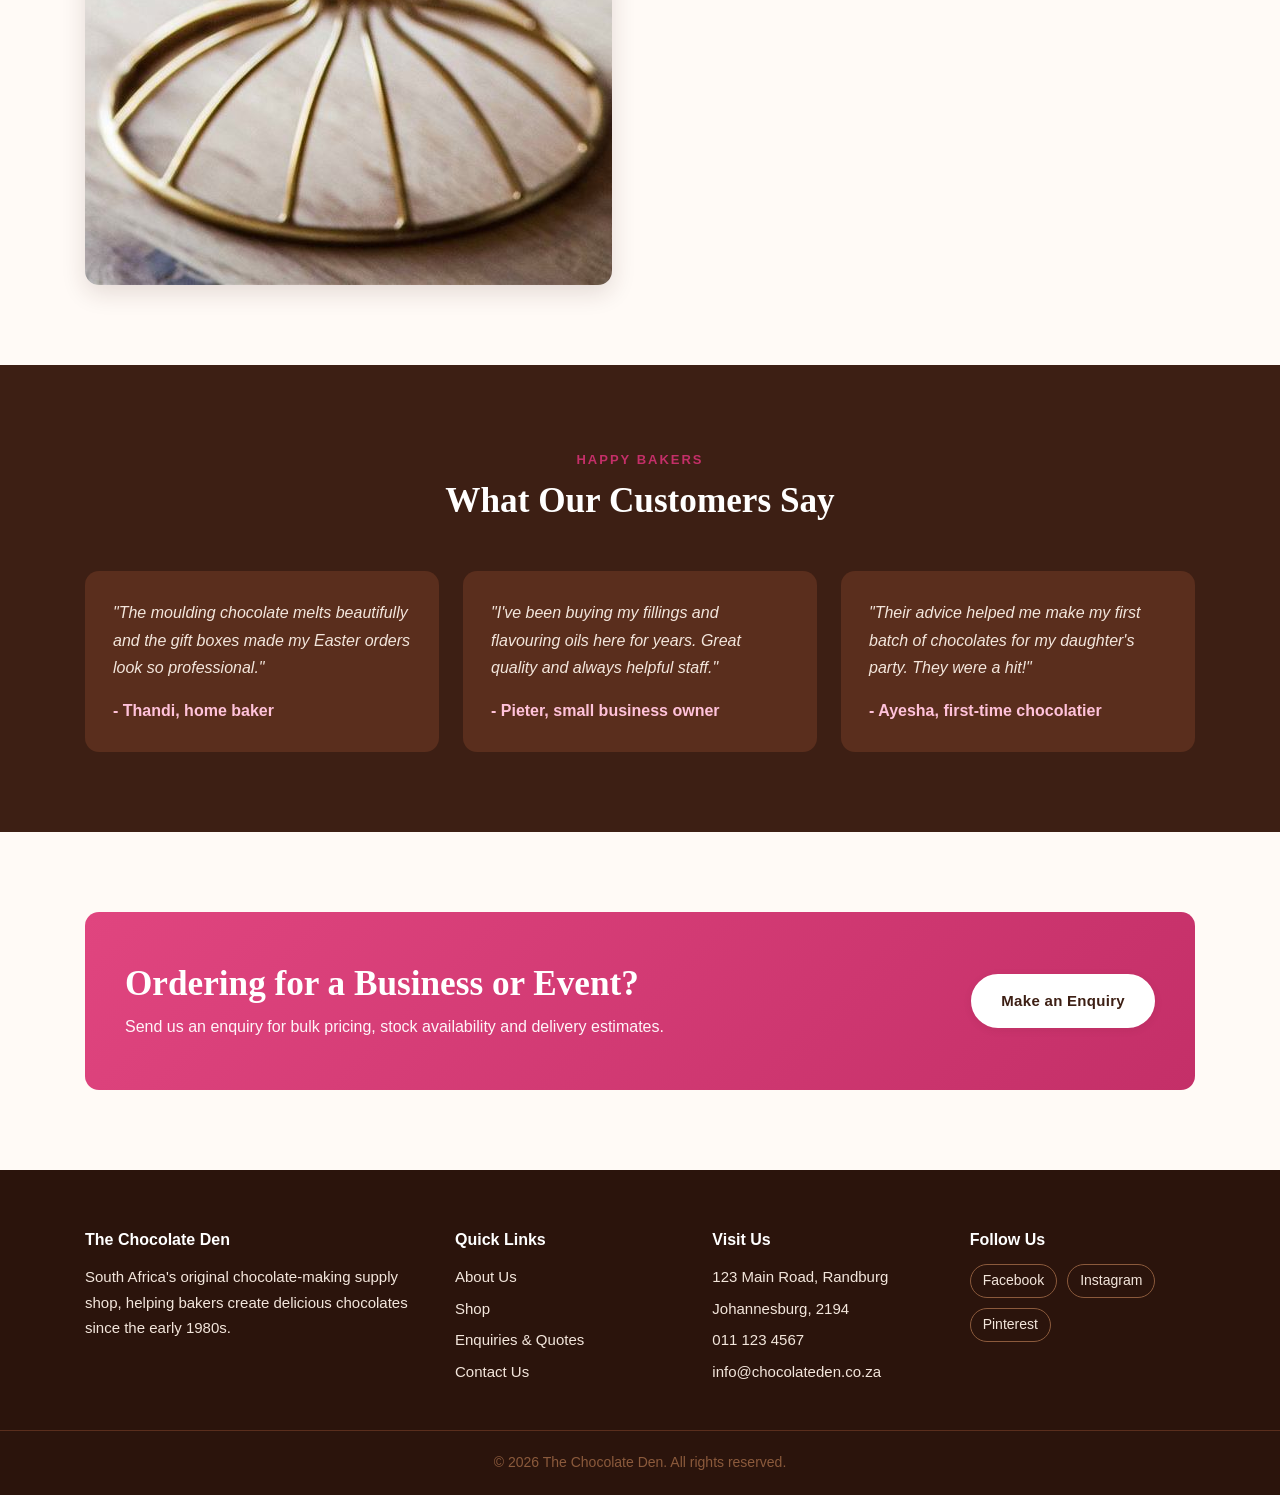
==== commit f001f5b8: "Improve map, tighten SEO tags and correct references after rubric review - Map: add a shaded Gauteng" ====
--- a/index.html
+++ b/index.html
@@ -5,8 +5,8 @@
     <meta name="viewport" content="width=device-width, initial-scale=1.0">
     <meta http-equiv="Content-Security-Policy" content="default-src 'self'; script-src 'self' https://cdnjs.cloudflare.com; style-src 'self' 'unsafe-inline' https://cdnjs.cloudflare.com https://fonts.googleapis.com; font-src https://fonts.gstatic.com; img-src 'self' data: https://*.tile.openstreetmap.org https://cdnjs.cloudflare.com; base-uri 'self'; form-action 'self' mailto:">
     <meta name="referrer" content="strict-origin-when-cross-origin">
-    <title>The Chocolate Den | Chocolate Making &amp; Baking Supplies South Africa</title>
-    <meta name="description" content="The Chocolate Den is South Africa's original chocolate-making supply shop. Buy moulding chocolate, fillings, flavouring oils, baking accessories and packaging online.">
+    <title>Chocolate Making &amp; Baking Supplies SA | The Chocolate Den</title>
+    <meta name="description" content="South Africa's original chocolate-making supply shop. Shop moulding chocolate, fillings, flavouring oils, baking accessories and packaging online.">
     <meta name="keywords" content="chocolate making supplies, moulding chocolate, chocolate moulds, baking supplies South Africa, flavouring oils, cake boxes, chocolate packaging, Chocolate Den">
     <meta name="author" content="Zanele Mbhele">
     <link rel="canonical" href="https://zanelerester.github.io/WEDE5020-html/">
--- a/style.css
+++ b/style.css
@@ -1464,3 +1464,65 @@
     text-align: center;
     margin-top: 40px;
 }
+
+/* Stop grid columns and form fields from overflowing on small screens */
+.contact-grid > *,
+.form-row > *{
+    min-width: 0;
+}
+
+.form-group input,
+.form-group select,
+.form-group textarea{
+    width: 100%;
+}
+
+.form-group .radio-group input,
+.checkbox-label input{
+    width: auto;
+}
+
+.checkbox-label{
+    font-weight: 400;
+}
+
+.hero{
+    padding: 60px 0;
+}
+
+.info-card ol{
+    padding-left: 20px;
+}
+
+.contact-grid img{
+    max-width: 320px;
+    margin: 0 auto;
+}
+
+.open-status{
+    margin-top: 10px;
+    font-weight: 600;
+}
+
+.open-status.is-open{ color: var(--success); }
+.open-status.is-closed{ color: var(--pink-600); }
+
+/* On smaller screens show the form before the information cards */
+@media (max-width: 960px){
+    .contact-grid > form{
+        order: -1;
+    }
+}
+
+.map-actions{
+    display: flex;
+    flex-wrap: wrap;
+    align-items: center;
+    gap: 16px;
+    margin-bottom: 16px;
+}
+
+.map-actions p{
+    margin: 0;
+    color: var(--text-muted);
+}
